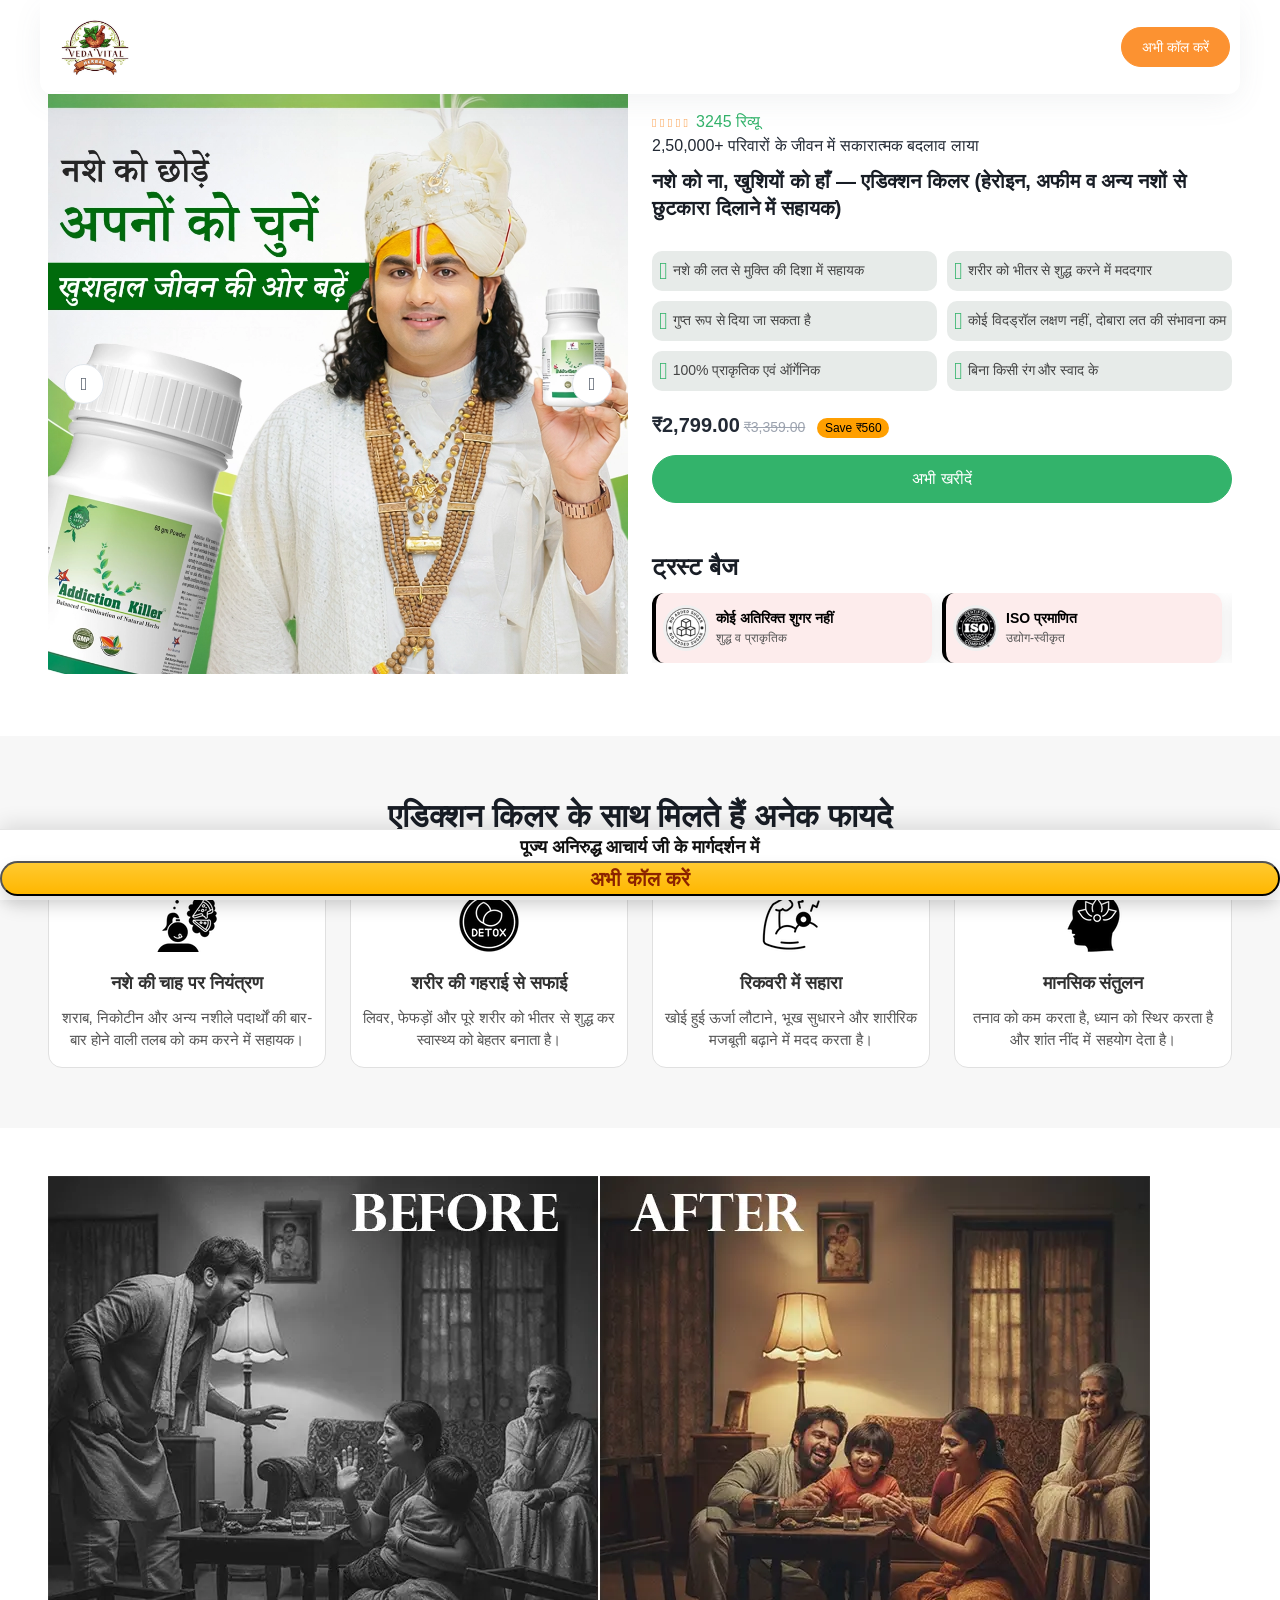
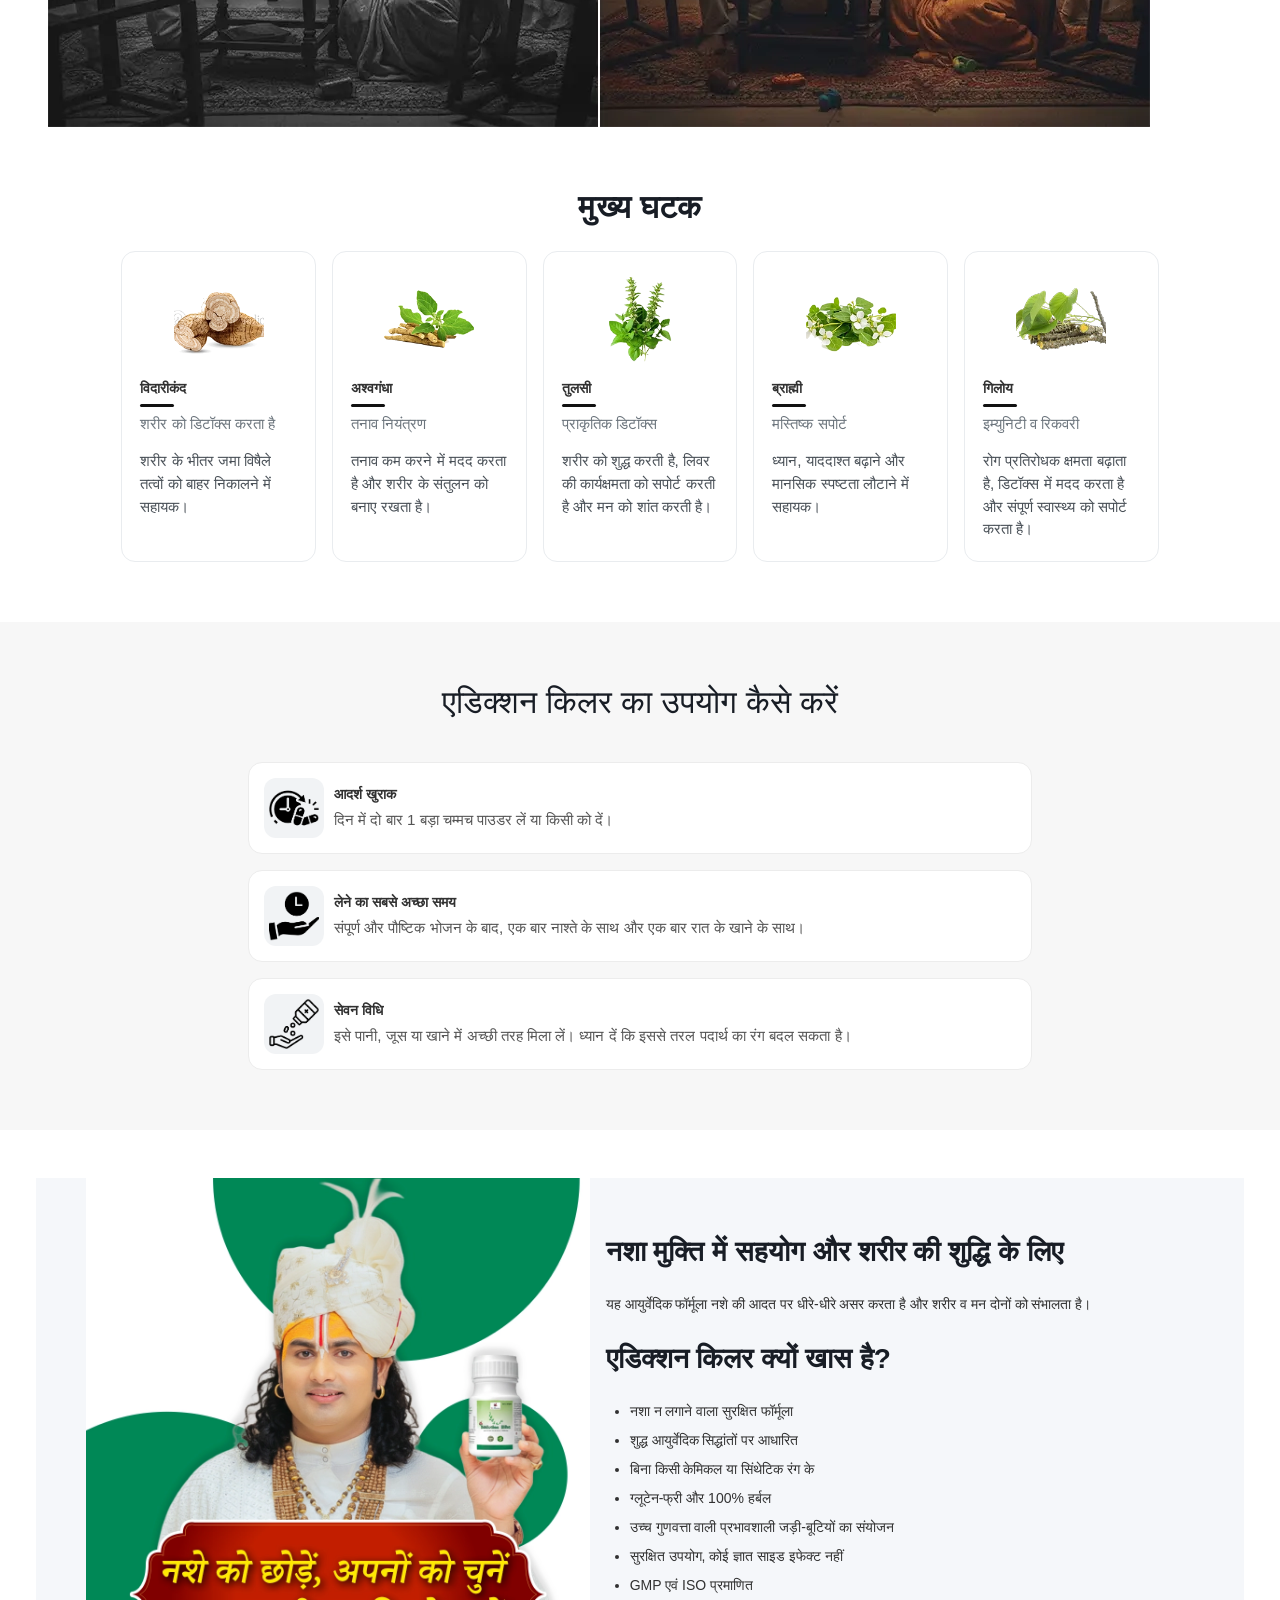
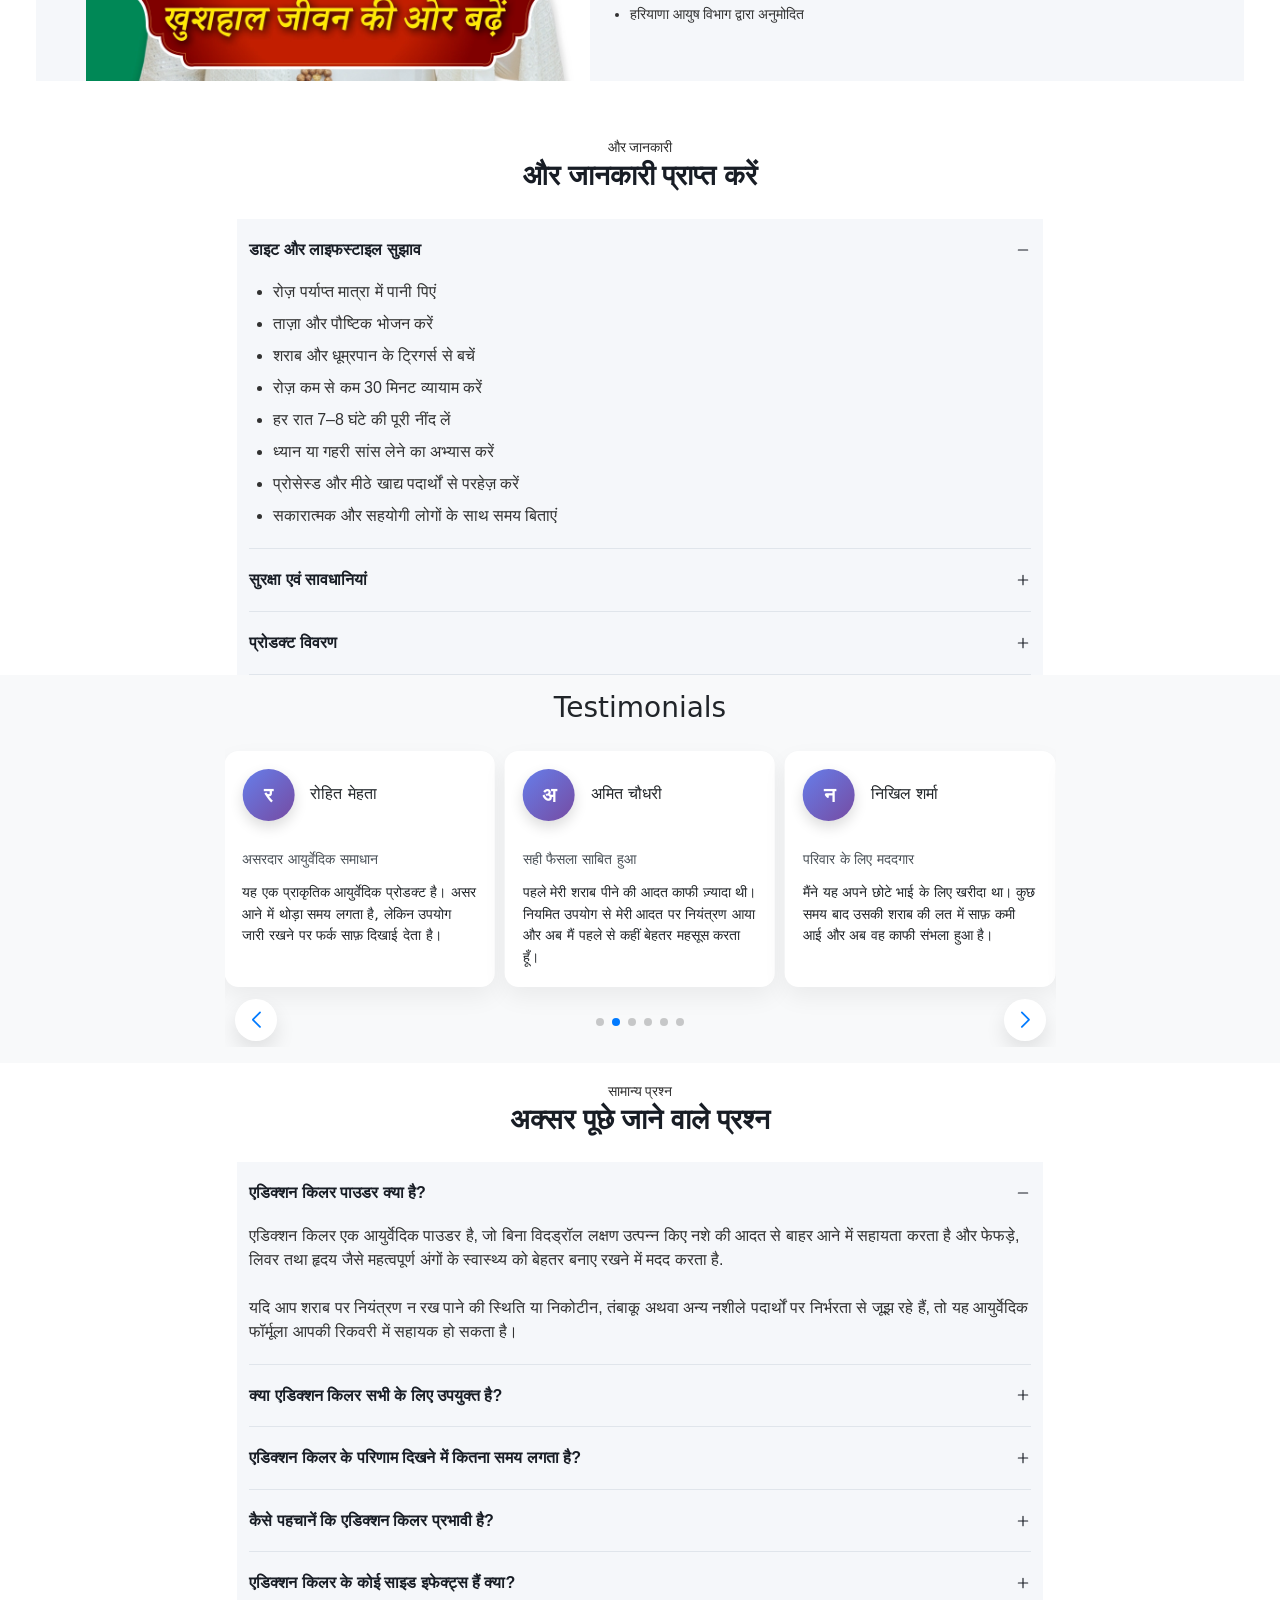
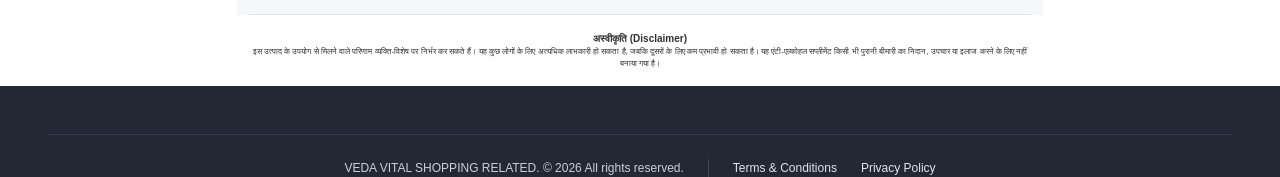
==== index.html @ bb14cbd9 "Remove Meta Pixel Code from index.html Removed Meta Pixel Code and associated scripts from the HTML " ====
<!DOCTYPE html><html lang="hi" data-bs-theme="light" data-pwa="true"><head>
    <meta charset="utf-8">
    <meta name="viewport" content="width=device-width, initial-scale=1, minimum-scale=1, maximum-scale=1, viewport-fit=cover">
    <title>एडिक्शन किलर | SK</title>
    <meta name="description" content="">
    <meta name="keywords" content="">
    <meta name="author" content="SK">
    <link rel="icon" type="image/png" href="favicon.jpg" sizes="32x32">
    <link rel="stylesheet" href="sk-icons.min.css">
    <link rel="stylesheet" href="swiper-bundle.min.css">
    <link rel="stylesheet" href="glightbox.min.css">
    <link rel="stylesheet" href="theme.min.css" id="theme-styles">

  
    <header class="navbar-sticky sticky-top container z-fixed px-2 is-stuck" data-sticky-element="">
      <div class="navbar navbar-expand-lg flex-nowrap bg-body rounded-pill shadow py-0">
        <a class="navbar-brand position-relative z-1 ms-0 me-1" href="https://www.healthskinrange.com/addictionkiller-hindi2/">
          <img class="logo" src="logo.jpg" alt="logo">
        </a>

        <nav class="offcanvas offcanvas-start" id="navbarNav" tabindex="-1" aria-labelledby="navbarNavLabel"></nav>

        <div class="d-flex gap-sm-1 position-relative z-1">
          <a href="tel:9910564302" class="btn btn-warning rounded-pill">अभी कॉल करें</a>
        </div>
      </div>
    </header>

    <main class="content-wrapper">
      <section class="container">
        <div class="row align-items-start">
          <div class="col-12 col-lg-6 sticky-md-top z-1" style="margin-top: -80px">
            <div style="padding-top: 80px">
              <div class="align-items-center">
                <div class="swiper w-100" data-swiper="{
                " loop":="" true,="" "navigation":="" {="" "prevel":="" ".btn-prev",="" "nextel":="" ".btn-next"="" },="" "thumbs":="" "swiper":="" "#thumbs"="" "pagination":="" "el":="" ".swiper-pagination",="" "clickable":="" true="" }="" }"="">
                  <div class="swiper-wrapper">
                    <div class="swiper-slide">
                      <a class="ratio ratio-1x1 d-block cursor-zoom-in" href="https://www.healthskinrange.com/addictionkiller-hindi2/assets/img/ak-slide-5.webp" data-glightbox="" data-gallery="product-gallery">
                        <img src="ak-slide-5.webp" alt="प्रोडक्ट इमेज 1">
                      </a>
                    </div>

                    <div class="swiper-slide">
                      <a class="ratio ratio-1x1 d-block cursor-zoom-in" href="https://www.healthskinrange.com/addictionkiller-hindi2/assets/img/ak-slide-1.webp" data-glightbox="" data-gallery="product-gallery">
                        <img src="ak-slide-1.webp" alt="प्रोडक्ट इमेज 2">
                      </a>
                    </div>

                    <div class="swiper-slide">
                      <a class="ratio ratio-1x1 d-block cursor-zoom-in" href="https://www.healthskinrange.com/addictionkiller-hindi2/assets/img/ak-slide-2.webp" data-glightbox="" data-gallery="product-gallery">
                        <img src="ak-slide-2.webp" alt="प्रोडक्ट इमेज 3">
                      </a>
                    </div>

                    <div class="swiper-slide">
                      <a class="ratio ratio-1x1 d-block cursor-zoom-in" href="https://www.healthskinrange.com/addictionkiller-hindi2/assets/img/ak-slide-3.webp" data-glightbox="" data-gallery="product-gallery">
                        <img src="ak-slide-3.webp" alt="प्रोडक्ट इमेज 4">
                      </a>
                    </div>

                    <div class="swiper-slide">
                      <a class="ratio ratio-1x1 d-block cursor-zoom-in" href="https://www.healthskinrange.com/addictionkiller-hindi2/assets/img/ak-slide-4.webp" data-glightbox="" data-gallery="product-gallery">
                        <img src="ak-slide-4.webp" alt="प्रोडक्ट इमेज 5">
                      </a>
                    </div>
                  </div>

                  <div class="position-absolute top-50 start-0 z-2 translate-middle-y ms-sm-2 ms-lg-3">
                    <button type="button" class="btn btn-prev btn-icon btn-outline-secondary bg-body rounded-circle animate-slide-start" aria-label="Prev">
                      <i class="sk-chevron-left fs-lg animate-target"></i>
                    </button>
                  </div>

                  <div class="position-absolute top-50 end-0 z-2 translate-middle-y me-sm-2 me-lg-3">
                    <button type="button" class="btn btn-next btn-icon btn-outline-secondary bg-body rounded-circle animate-slide-end" aria-label="Next">
                      <i class="sk-chevron-right fs-lg animate-target"></i>
                    </button>
                  </div>

                  <div class="swiper-pagination mb-n3 d-lg-none"></div>
                </div>

                <!-- Thumbnails -->
                <div 4="" 5="" 6="" class="swiper swiper-load swiper-thumbs pt-2 mt-1" id="thumbs" data-swiper="{
                " loop":="" true,="" "spacebetween":="" 15,="" "slidesperview":="" 3,="" "watchslidesprogress":="" "breakpoints":="" {="" "340":="" },="" "500":="" "600":="" "768":="" "992":="" "1200":="" }="" }"="">
                  <div class="swiper-wrapper">
                    <div class="swiper-slide swiper-thumb">
                      <div class="ratio ratio-1x1">
                        <img src="ak-slide-5.webp" class="swiper-thumb-img" alt="थंबनेल 1">
                      </div>
                    </div>

                    <div class="swiper-slide swiper-thumb">
                      <div class="ratio ratio-1x1">
                        <img src="ak-slide-1.webp" class="swiper-thumb-img" alt="थंबनेल 2">
                      </div>
                    </div>

                    <div class="swiper-slide swiper-thumb">
                      <div class="ratio ratio-1x1">
                        <img src="ak-slide-2.webp" class="swiper-thumb-img" alt="थंबनेल 3">
                      </div>
                    </div>

                    <div class="swiper-slide swiper-thumb">
                      <div class="ratio ratio-1x1">
                        <img src="ak-slide-3.webp" class="swiper-thumb-img" alt="थंबनेल 4">
                      </div>
                    </div>

                    <div class="swiper-slide swiper-thumb">
                      <div class="ratio ratio-1x1">
                        <img src="ak-slide-4.webp" class="swiper-thumb-img" alt="थंबनेल 5">
                      </div>
                    </div>
                  </div>
                </div>
                <!-- /Thumbnails -->
              </div>
            </div>
          </div>

          <div class="col-12 col-lg-6 mt-3 position-relative">
            <div class="product-detail-info">
              <a class="text-decoration-none" href="#reviews">
                <div class="d-flex align-items-baseline">
                  <small class="text-warning">
                    <i class="sk-star-filled"></i>
                    <i class="sk-star-filled"></i>
                    <i class="sk-star-filled"></i>
                    <i class="sk-star-filled"></i>
                    <i class="sk-star-half"></i>
                  </small>
                  <p class="m-0 p-0 text-success">
                    <span class="fs-6 ms-2">3245 रिव्यू</span>
                  </p>
                </div>

                <p class="fs-6">
                  <span class="benefits_span text-dark">
                    2,50,000+ परिवारों के जीवन में सकारात्मक बदलाव लाया
                  </span>
                </p>
              </a>

              <h1 class="h5 mb-4">
                नशे को ना, खुशियों को हाँ — एडिक्शन किलर (हेरोइन, अफीम व अन्य
                नशों से छुटकारा दिलाने में सहायक)
              </h1>

              <div class="top-benefits">
                <div class="benefits-wrapper">
                  <div class="item">
                    <i class="sk-check-circle text-success align-middle ms-1"></i>
                    नशे की लत से मुक्ति की दिशा में सहायक
                  </div>
                  <div class="item">
                    <i class="sk-check-circle text-success align-middle ms-1"></i>
                    शरीर को भीतर से शुद्ध करने में मददगार
                  </div>
                  <div class="item">
                    <i class="sk-check-circle text-success align-middle ms-1"></i>
                    गुप्त रूप से दिया जा सकता है
                  </div>
                  <div class="item">
                    <i class="sk-check-circle text-success align-middle ms-1"></i>
                    कोई विदड्रॉल लक्षण नहीं, दोबारा लत की संभावना कम
                  </div>
                  <div class="item">
                    <i class="sk-check-circle text-success align-middle ms-1"></i>
                    100% प्राकृतिक एवं ऑर्गेनिक
                  </div>
                  <div class="item">
                    <i class="sk-check-circle text-success align-middle ms-1"></i>
                    बिना किसी रंग और स्वाद के
                  </div>
                </div>
              </div>

              <div class="d-flex flex-wrap align-items-center my-3">
                <div class="">
                  <span class="fw-bold text-dark h5">₹2,799.00</span>
                  <span class="text-decoration-line-through text-muted fs-sm fw-normal text-body-tertiary">₹3,359.00</span>
                  <span><small class="ms-2 badge fs-6">Save ₹560</small></span>
                </div>
              </div>

              <div class="d-flex gap-3 mb-4">
                <a class="btn btn-lg btn-success rounded-pill w-100" href="checkout.html">अभी खरीदें</a>
              </div>

              <!-- Scrollable features -->
              <div class="mt-5">
                <h4 class="features-title mb-0">ट्रस्ट बैज</h4>
              </div>

              <div class="scroll-container">
                <div class="scroll-swiper swiper">
                  <div class="scroll-content swiper-wrapper">
                    <!-- Slide 1 -->
                    <div class="scroll-slide swiper-slide">
                      <div class="feature-card">
                        <div class="feature-icon">
                          <img src="GMP_Certified_60x60.webp" alt="GMP प्रमाणित" width="40" height="40">
                        </div>
                        <div class="feature-text">
                          <h4>GMP प्रमाणित</h4>
                          <p>गुणवत्ता मानक</p>
                        </div>
                      </div>
                    </div>

                    <!-- Slide 2 -->
                    <div class="scroll-slide swiper-slide">
                      <div class="feature-card">
                        <div class="feature-icon">
                          <img src="No_Added_Sugar_60x60.webp" alt="कोई अतिरिक्त शुगर नहीं" width="40" height="40">
                        </div>
                        <div class="feature-text">
                          <h4>कोई अतिरिक्त शुगर नहीं</h4>
                          <p>शुद्ध व प्राकृतिक</p>
                        </div>
                      </div>
                    </div>

                    <!-- Slide 3 -->
                    <div class="scroll-slide swiper-slide">
                      <div class="feature-card">
                        <div class="feature-icon">
                          <img src="ISO_Certified_60x60.avif" alt="ISO प्रमाणित" width="40" height="40">
                        </div>
                        <div class="feature-text">
                          <h4>ISO प्रमाणित</h4>
                          <p>उद्योग-स्वीकृत</p>
                        </div>
                      </div>
                    </div>

                    <!-- Slide 4 -->
                    <div class="scroll-slide swiper-slide">
                      <div class="feature-card">
                        <div class="feature-icon">
                          <img src="100_Ayurvedic_60x60.webp" alt="100% आयुर्वेदिक" width="40" height="40">
                        </div>
                        <div class="feature-text">
                          <h4>100% आयुर्वेदिक</h4>
                          <p>प्राकृतिक आयुर्वेदिक सिद्धांत</p>
                        </div>
                      </div>
                    </div>

                    <!-- Slide 5 -->
                    <div class="scroll-slide swiper-slide">
                      <div class="feature-card">
                        <div class="feature-icon">
                          <img src="Clinically_Proven_60x60.webp" alt="क्लिनिकली प्रूवन" width="40" height="40">
                        </div>
                        <div class="feature-text">
                          <h4>क्लिनिकली प्रूवन</h4>
                          <p>वैज्ञानिक प्रमाण</p>
                        </div>
                      </div>
                    </div>

                    <!-- Slide 6 -->
                    <div class="scroll-slide swiper-slide">
                      <div class="feature-card">
                        <div class="feature-icon">
                          <img src="Gluten_Free_60x60.webp" alt="ग्लूटेन फ्री" width="40" height="40">
                        </div>
                        <div class="feature-text">
                          <h4>ग्लूटेन फ्री</h4>
                          <p>सभी डाइट के लिए उपयुक्त</p>
                        </div>
                      </div>
                    </div>
                  </div>
                </div>
              </div>
              <!-- /scroll -->
            </div>
          </div>
        </div>
      </section>

      <section class="benefits-section my-5">
        <div class="container">
          <h2 class="benefits-title text-center">
            एडिक्शन किलर के साथ मिलते हैं अनेक फायदे
          </h2>

          <!-- Responsive grid -->
          <div class="row g-4 row-cols-1 row-cols-sm-2 row-cols-lg-4">
            <!-- Card 1 -->
            <div class="col-6 col-lg-3">
              <div class="benefit-card">
                <img src="Reduces_Addictive_Cravings.webp" alt="नशे की चाह पर नियंत्रण" class="benefit-icon">
                <div class="benefit-title">नशे की चाह पर नियंत्रण</div>
                <p class="benefit-desc">
                  शराब, निकोटीन और अन्य नशीले पदार्थों की बार-बार होने वाली तलब
                  को कम करने में सहायक।
                </p>
              </div>
            </div>

            <!-- Card 2 -->
            <div class="col-6 col-lg-3">
              <div class="benefit-card">
                <img src="Detox_Support.webp" alt="शरीर की गहराई से सफाई" class="benefit-icon">
                <div class="benefit-title">शरीर की गहराई से सफाई</div>
                <p class="benefit-desc">
                  लिवर, फेफड़ों और पूरे शरीर को भीतर से शुद्ध कर स्वास्थ्य को
                  बेहतर बनाता है।
                </p>
              </div>
            </div>

            <!-- Card 3 -->
            <div class="col-6 col-lg-3">
              <div class="benefit-card">
                <img src="Boosts_Recovery.webp" alt="रिकवरी में सहारा" class="benefit-icon">
                <div class="benefit-title">रिकवरी में सहारा</div>
                <p class="benefit-desc">
                  खोई हुई ऊर्जा लौटाने, भूख सुधारने और शारीरिक मजबूती बढ़ाने में
                  मदद करता है।
                </p>
              </div>
            </div>

            <!-- Card 4 -->
            <div class="col-6 col-lg-3">
              <div class="benefit-card">
                <img src="Calms_Mind.webp" alt="मानसिक संतुलन" class="benefit-icon">
                <div class="benefit-title">मानसिक संतुलन</div>
                <p class="benefit-desc">
                  तनाव को कम करता है, ध्यान को स्थिर करता है और शांत नींद में
                  सहयोग देता है।
                </p>
              </div>
            </div>
          </div>
        </div>
      </section>

  
  
        <section class="">
            <div class="container"> 
                <img src="before-after.webp" alt="Before and After">
            </div>
        </section>
  

      <section class="ingredients-section">
        <div class="container-fluid">
          <h2 class="ingredients-title text-center mb-4">मुख्य घटक</h2>

          <div class="row g-3 justify-content-center">
            <!-- Card 1 -->
            <div class="col-6 col-lg-2">
              <div class="ingredient-card">
                <img class="ingredient-img" src="Vidarikand.avif" alt="विदारीकंद">
                <div class="ingredient-name">विदारीकंद</div>
                <div class="ingredient-tagline">शरीर को डिटॉक्स करता है</div>
                <p class="ingredient-desc">
                  शरीर के भीतर जमा विषैले तत्वों को बाहर निकालने में सहायक।
                </p>
              </div>
            </div>

            <!-- Card 2 -->
            <div class="col-6 col-lg-2">
              <div class="ingredient-card">
                <img class="ingredient-img" src="Ashwagandha.webp" alt="अश्वगंधा">
                <div class="ingredient-name">अश्वगंधा</div>
                <div class="ingredient-tagline">तनाव नियंत्रण</div>
                <p class="ingredient-desc">
                  तनाव कम करने में मदद करता है और शरीर के संतुलन को बनाए रखता
                  है।
                </p>
              </div>
            </div>

            <!-- Card 3 -->
            <div class="col-6 col-lg-2">
              <div class="ingredient-card">
                <img class="ingredient-img" src="tulsi.webp" alt="तुलसी">
                <div class="ingredient-name">तुलसी</div>
                <div class="ingredient-tagline">प्राकृतिक डिटॉक्स</div>
                <p class="ingredient-desc">
                  शरीर को शुद्ध करती है, लिवर की कार्यक्षमता को सपोर्ट करती है
                  और मन को शांत करती है।
                </p>
              </div>
            </div>

            <!-- Card 4 -->
            <div class="col-6 col-lg-2">
              <div class="ingredient-card">
                <img class="ingredient-img" src="Brahmi.webp" alt="ब्राह्मी">
                <div class="ingredient-name">ब्राह्मी</div>
                <div class="ingredient-tagline">मस्तिष्क सपोर्ट</div>
                <p class="ingredient-desc">
                  ध्यान, याददाश्त बढ़ाने और मानसिक स्पष्टता लौटाने में सहायक।
                </p>
              </div>
            </div>

            <!-- Card 5 -->
            <div class="col-6 col-lg-2 d-none d-lg-block">
              <div class="ingredient-card">
                <img class="ingredient-img" src="Giloy.webp" alt="गिलोय">
                <div class="ingredient-name">गिलोय</div>
                <div class="ingredient-tagline">इम्युनिटी व रिकवरी</div>
                <p class="ingredient-desc">
                  रोग प्रतिरोधक क्षमता बढ़ाता है, डिटॉक्स में मदद करता है और
                  संपूर्ण स्वास्थ्य को सपोर्ट करता है।
                </p>
              </div>
            </div>
          </div>
        </div>
      </section>

      <section class="how-to-use">
        <div class="container">
          <h2 class="how-title text-center">एडिक्शन किलर का उपयोग कैसे करें</h2>

          <div class="row g-3 justify-content-center">
            <!-- Item 1 -->
            <div class="col-12 col-md-8">
              <div class="use-card">
                <div class="use-icon">
                  <img src="The_Ideal_Dosage.webp" alt="आदर्श खुराक">
                </div>
                <div>
                  <div class="use-title">आदर्श खुराक</div>
                  <p class="use-desc">
                    दिन में दो बार 1 बड़ा चम्मच पाउडर लें या किसी को दें।
                  </p>
                </div>
              </div>
            </div>

            <!-- Item 2 -->
            <div class="col-12 col-md-8">
              <div class="use-card">
                <div class="use-icon">
                  <img src="Best_Time_to_Take.webp" alt="लेने का सबसे अच्छा समय">
                </div>
                <div>
                  <div class="use-title">लेने का सबसे अच्छा समय</div>
                  <p class="use-desc">
                    संपूर्ण और पौष्टिक भोजन के बाद, एक बार नाश्ते के साथ और एक
                    बार रात के खाने के साथ।
                  </p>
                </div>
              </div>
            </div>

            <!-- Item 3 -->
            <div class="col-12 col-md-8">
              <div class="use-card">
                <div class="use-icon">
                  <img src="How_to_Take.webp" alt="सेवन विधि">
                </div>
                <div>
                  <div class="use-title">सेवन विधि</div>
                  <p class="use-desc">
                    इसे पानी, जूस या खाने में अच्छी तरह मिला लें। ध्यान दें कि
                    इससे तरल पदार्थ का रंग बदल सकता है।
                  </p>
                </div>
              </div>
            </div>
          </div>
        </div>
      </section>

      <section class="container py-5">
        <div class="row mb-2 bg-body-tertiary justify-content-center align-items-center">
          <div class="col-md-5 mb-lg-0 p-0">
            <div class="position-relative h-75 rounded-1">
              <img src="ak-5-1.webp" class="top-0 start-0 w-100" alt="एडिक्शन किलर">
            </div>
          </div>

          <div class="col-md-6 p-0">
            <div class="h-75 rounded-1 p-2 p-xl-3">
              <div class="">
                <h3 class="mb-lg-4 pt-lg-3">
                  नशा मुक्ति में सहयोग और शरीर की शुद्धि के लिए
                </h3>
                <p>
                  यह आयुर्वेदिक फॉर्मूला नशे की आदत पर धीरे-धीरे असर करता है और
                  शरीर व मन दोनों को संभालता है।
                </p>

                <h3 class="mb-lg-4 pt-lg-3">एडिक्शन किलर क्यों खास है?</h3>
                <ul>
                  <li>नशा न लगाने वाला सुरक्षित फॉर्मूला</li>
                  <li>शुद्ध आयुर्वेदिक सिद्धांतों पर आधारित</li>
                  <li>बिना किसी केमिकल या सिंथेटिक रंग के</li>
                  <li>ग्लूटेन-फ्री और 100% हर्बल</li>
                  <li>उच्च गुणवत्ता वाली प्रभावशाली जड़ी-बूटियों का संयोजन</li>
                  <li>सुरक्षित उपयोग, कोई ज्ञात साइड इफेक्ट नहीं</li>
                  <li>GMP एवं ISO प्रमाणित</li>
                  <li>हरियाणा आयुष विभाग द्वारा अनुमोदित</li>
                </ul>
              </div>
            </div>
          </div>
        </div>
      </section>

      <section class="container">
        <div class="row justify-content-center pb-4">
          <div class="col-lg-8">
            <div class="text-center">
              <p class="p-0 m-0">और जानकारी</p>
              <h2 class="h3 mb-0">और जानकारी प्राप्त करें</h2>
            </div>
          </div>
        </div>

        <div class="row justify-content-center">
          <div class="col-md-8 mb-xxl-3 bg-body-tertiary">
            <div class="accordion accordion-alt-icon" id="productAccordionMoreinfo">
              <div class="accordion-item">
                <h3 class="accordion-header" id="headingProductInfo0">
                  <button type="button" class="m-0 accordion-button animate-underline h5" data-bs-toggle="collapse" data-bs-target="#productInfo0" aria-expanded="true" aria-controls="productInfo0">
                    <span class="animate-target me-2">डाइट और लाइफस्टाइल सुझाव</span>
                  </button>
                </h3>

                <div class="accordion-collapse collapse show" id="productInfo0" aria-labelledby="headingProductInfo0" data-bs-parent="#productAccordionMoreinfo">
                  <div class="accordion-body fs-base">
                    <ul class="m-0">
                      <li>रोज़ पर्याप्त मात्रा में पानी पिएं</li>
                      <li>ताज़ा और पौष्टिक भोजन करें</li>
                      <li>शराब और धूम्रपान के ट्रिगर्स से बचें</li>
                      <li>रोज़ कम से कम 30 मिनट व्यायाम करें</li>
                      <li>हर रात 7–8 घंटे की पूरी नींद लें</li>
                      <li>ध्यान या गहरी सांस लेने का अभ्यास करें</li>
                      <li>प्रोसेस्ड और मीठे खाद्य पदार्थों से परहेज़ करें</li>
                      <li>सकारात्मक और सहयोगी लोगों के साथ समय बिताएं</li>
                    </ul>
                  </div>
                </div>
              </div>

              <div class="accordion-item">
                <h3 class="accordion-header" id="headingProductInfo1">
                  <button type="button" class="m-0 accordion-button animate-underline h5 collapsed" data-bs-toggle="collapse" data-bs-target="#productInfo1" aria-expanded="false" aria-controls="productInfo1">
                    <span class="animate-target me-2">सुरक्षा एवं सावधानियां</span>
                  </button>
                </h3>

                <div class="accordion-collapse collapse" id="productInfo1" aria-labelledby="headingProductInfo1" data-bs-parent="#productAccordionMoreinfo">
                  <div class="accordion-body fs-base">
                    <ul class="m-0">
                      <li>
                        निर्धारित मात्रा और निर्देशों के अनुसार ही सेवन करें
                      </li>
                      <li>बच्चों की पहुंच से दूर, सुरक्षित स्थान पर रखें</li>
                      <li>
                        यदि आप पहले से कोई अन्य दवा ले रहे हैं तो डॉक्टर से सलाह
                        लें
                      </li>
                      <li>
                        गर्भवती और स्तनपान कराने वाली महिलाओं के लिए उपयुक्त
                        नहीं
                      </li>
                      <li>ढक्कन खोलने के 1 महीने के भीतर उपयोग करें</li>
                      <li>
                        संतुलित आहार लेना और नियमित व्यायाम करना आवश्यक है
                      </li>
                    </ul>
                  </div>
                </div>
              </div>

              <div class="accordion-item">
                <h3 class="accordion-header" id="headingProductInfo2">
                  <button type="button" class="m-0 accordion-button animate-underline h5 collapsed" data-bs-toggle="collapse" data-bs-target="#productInfo2" aria-expanded="false" aria-controls="productInfo2">
                    <span class="animate-target me-2">प्रोडक्ट विवरण</span>
                  </button>
                </h3>

                <div class="accordion-collapse collapse" id="productInfo2" aria-labelledby="headingProductInfo2" data-bs-parent="#productAccordionMoreinfo">
                  <div class="accordion-body fs-base">
                    <table class="skinrange1-table">
                      <tbody>
                        <tr>
                          <th>प्रोडक्ट नाम:</th>
                          <td>एडिक्शन किलर पाउडर</td>
                        </tr>
                        <tr>
                          <th>ब्रांड:</th>
                          <td>SK</td>
                        </tr>
                        <tr>
                          <th>कैटेगरी:</th>
                          <td>नशा मुक्ति</td>
                        </tr>
                        <tr>
                          <th>प्रोडक्ट फॉर्म:</th>
                          <td>पाउडर</td>
                        </tr>
                        <tr>
                          <th>कोर्स अवधि:</th>
                          <td>
                            1 महीना (बेहतर परिणाम के लिए 3 महीने का कोर्स सुझाया
                            गया है)
                          </td>
                        </tr>
                        <tr>
                          <th>किसके लिए उपयुक्त:</th>
                          <td>
                            शराब या अन्य नशीले पदार्थों की लत से जूझ रहे वयस्क
                          </td>
                        </tr>
                        <tr>
                          <th>एक्सपायरी:</th>
                          <td>निर्माण तिथि से 3 वर्ष</td>
                        </tr>
                        <tr>
                          <th>निर्माता:</th>
                          <td>Captain Biotech</td>
                        </tr>
                        <tr>
                          <th>निर्माण पता:</th>
                          <td>27/12/2, M.I.E., बहादुरगढ़ – 124507 (हरियाणा)</td>
                        </tr>
                        <tr>
                          <th>उत्पत्ति देश:</th>
                          <td>भारत</td>
                        </tr>
                        <tr>
                          <th>डिस्क्लेमर:</th>
                          <td>
                            इस उत्पाद के उपयोग से मिलने वाले परिणाम
                            व्यक्ति-विशेष पर निर्भर करते हैं। यह सप्लीमेंट कुछ
                            लोगों के लिए अत्यधिक लाभकारी हो सकता है, जबकि कुछ के
                            लिए कम प्रभावी भी हो सकता है। यह किसी भी गंभीर या
                            पुरानी बीमारी का निदान, उपचार या रोकथाम करने के
                            उद्देश्य से नहीं बनाया गया है।
                          </td>
                        </tr>
                      </tbody>
                    </table>
                  </div>
                </div>
              </div>
              <!-- /accordion -->
            </div>
          </div>
        </div>
      </section>


    <iframe src="reviews.html" title="Testimonials" style="width:100%; min-height: 400px; border:0; overflow:hidden;" loading="lazy"></iframe>


      <section class="container">
        <div class="row justify-content-center pb-4">
          <div class="col-lg-8">
            <div class="text-center">
              <p class="p-0 m-0">सामान्य प्रश्न</p>
              <h2 class="h3 mb-0">अक्सर पूछे जाने वाले प्रश्न</h2>
            </div>
          </div>
        </div>

        <div class="row justify-content-center">
          <div class="col-md-8 mb-xxl-3 bg-body-tertiary">
            <div class="accordion accordion-alt-icon" id="productAccordionFaq">
              <!-- FAQ 1 -->
              <div class="accordion-item">
                <h3 class="accordion-header" id="faqHeading0">
                  <button type="button" class="m-0 accordion-button animate-underline h5" data-bs-toggle="collapse" data-bs-target="#faqItem0" aria-expanded="true" aria-controls="faqItem0">
                    <span class="animate-target me-2">एडिक्शन किलर पाउडर क्या है?</span>
                  </button>
                </h3>

                <div class="accordion-collapse collapse show" id="faqItem0" aria-labelledby="faqHeading0" data-bs-parent="#productAccordionFaq">
                  <div class="accordion-body fs-base">
                    एडिक्शन किलर एक आयुर्वेदिक पाउडर है, जो बिना विदड्रॉल लक्षण
                    उत्पन्न किए नशे की आदत से बाहर आने में सहायता करता है और
                    फेफड़े, लिवर तथा हृदय जैसे महत्वपूर्ण अंगों के स्वास्थ्य को
                    बेहतर बनाए रखने में मदद करता है.
                    <br><br>
                    यदि आप शराब पर नियंत्रण न रख पाने की स्थिति या निकोटीन,
                    तंबाकू अथवा अन्य नशीले पदार्थों पर निर्भरता से जूझ रहे हैं,
                    तो यह आयुर्वेदिक फॉर्मूला आपकी रिकवरी में सहायक हो सकता है।
                  </div>
                </div>
              </div>

              <!-- FAQ 2 -->
              <div class="accordion-item">
                <h3 class="accordion-header" id="faqHeading1">
                  <button type="button" class="m-0 accordion-button animate-underline h5 collapsed" data-bs-toggle="collapse" data-bs-target="#faqItem1" aria-expanded="false" aria-controls="faqItem1">
                    <span class="animate-target me-2">क्या एडिक्शन किलर सभी के लिए उपयुक्त है?</span>
                  </button>
                </h3>

                <div class="accordion-collapse collapse" id="faqItem1" aria-labelledby="faqHeading1" data-bs-parent="#productAccordionFaq">
                  <div class="accordion-body fs-base">
                    एडिक्शन किलर अधिकांश वयस्कों के लिए उपयुक्त है। यदि आप पहले
                    से कोई अन्य दवाइयाँ ले रहे हैं, या गर्भवती हैं अथवा स्तनपान
                    करा रही हैं, तो उपयोग से पहले डॉक्टर से परामर्श लेना आवश्यक
                    है।
                  </div>
                </div>
              </div>

              <!-- FAQ 3 -->
              <div class="accordion-item">
                <h3 class="accordion-header" id="faqHeading2">
                  <button type="button" class="m-0 accordion-button animate-underline h5 collapsed" data-bs-toggle="collapse" data-bs-target="#faqItem2" aria-expanded="false" aria-controls="faqItem2">
                    <span class="animate-target me-2">एडिक्शन किलर के परिणाम दिखने में कितना समय लगता है?</span>
                  </button>
                </h3>

                <div class="accordion-collapse collapse" id="faqItem2" aria-labelledby="faqHeading2" data-bs-parent="#productAccordionFaq">
                  <div class="accordion-body fs-base">
                    नियमित उपयोग करने पर 1 महीने के भीतर नशे की तलब में कमी
                    महसूस हो सकती है। हालांकि, बेहतर और स्थायी परिणामों के लिए
                    एडिक्शन किलर का कम से कम 3 महीने तक उपयोग करने की सलाह दी
                    जाती है।
                  </div>
                </div>
              </div>

              <!-- FAQ 4 -->
              <div class="accordion-item">
                <h3 class="accordion-header" id="faqHeading3">
                  <button type="button" class="m-0 accordion-button animate-underline h5 collapsed" data-bs-toggle="collapse" data-bs-target="#faqItem3" aria-expanded="false" aria-controls="faqItem3">
                    <span class="animate-target me-2">कैसे पहचानें कि एडिक्शन किलर प्रभावी है?</span>
                  </button>
                </h3>

                <div class="accordion-collapse collapse" id="faqItem3" aria-labelledby="faqHeading3" data-bs-parent="#productAccordionFaq">
                  <div class="accordion-body fs-base">
                    यदि एडिक्शन किलर काम कर रहा है, तो इनमें से कुछ परिवर्तन
                    महसूस हो सकते हैं:
                    <ul class="mb-0">
                      <li>नशे की चाह में कमी</li>
                      <li>मनोदशा में सुधार</li>
                      <li>ध्यान और एकाग्रता में बढ़ोतरी</li>
                      <li>शारीरिक स्वास्थ्य में बेहतर महसूस होना</li>
                      <li>
                        अच्छे परिणाम पाने के लिए इसका नियमित और लगातार उपयोग
                        आवश्यक है।
                      </li>
                    </ul>
                  </div>
                </div>
              </div>

              <!-- FAQ 5 -->
              <div class="accordion-item">
                <h3 class="accordion-header" id="faqHeading4">
                  <button type="button" class="m-0 accordion-button animate-underline h5 collapsed" data-bs-toggle="collapse" data-bs-target="#faqItem4" aria-expanded="false" aria-controls="faqItem4">
                    <span class="animate-target me-2">एडिक्शन किलर के कोई साइड इफेक्ट्स हैं क्या?</span>
                  </button>
                </h3>

                <div class="accordion-collapse collapse" id="faqItem4" aria-labelledby="faqHeading4" data-bs-parent="#productAccordionFaq">
                  <div class="accordion-body fs-base">
                    एडिक्शन किलर 100% प्राकृतिक जड़ी-बूटियों से बना है और इसमें
                    कोई रसायन नहीं है। सामान्यत: यह सुरक्षित माना जाता है, लेकिन
                    व्यक्तिगत प्रतिक्रियाएँ भिन्न हो सकती हैं। उपयोग करने से
                    पहले स्वास्थ्य विशेषज्ञ से परामर्श लेना उचित है।
                  </div>
                </div>
              </div>
            </div>
          </div>
        </div>
      </section>

      <section class="container py-3">
        <div class="row justify-content-center">
          <div class="col-lg-8">
            <div style="text-align: center; font-size: 10px">
              <strong>अस्वीकृति (Disclaimer)</strong>
            </div>
            <div style="font-size: 8px; text-align: center" class="disclaimer-text">
              इस उत्पाद के उपयोग से मिलने वाले परिणाम व्यक्ति-विशेष पर निर्भर कर
              सकते हैं। यह कुछ लोगों के लिए अत्यधिक लाभकारी हो सकता है, जबकि
              दूसरों के लिए कम प्रभावी हो सकता है। यह एंटी-एल्कोहल सप्लीमेंट
              किसी भी पुरानी बीमारी का निदान, उपचार या इलाज करने के लिए नहीं
              बनाया गया है।
            </div>
          </div>
        </div>
      </section>
    </main>

    <div class="fixed-callbar d-flex1 flex-column py-1">
        <div class="fixed-callbar-title fw-bold">
          पूज्य अनिरुद्ध आचार्य जी के मार्गदर्शन में
        </div>
        <a href="tel:9910564302"><button class="cta-btn-fixed grad-gold">
        अभी कॉल करें
      </button></a>
    </div>
    

    <footer class="footer position-relative bg-dark pt-5">
      <div class="container position-relative z-1" data-bs-theme="dark">
        <div class=" align-items-center border-top pt-4 mt-0">
          <div class="d-md-flex justify-content-center order-lg-1">
            <ul class="nav justify-content-center gap-4 order-md-3 mb-4 mb-md-0">
              <li class="animate-underline">
                <a class="nav-link fs-xs fw-normal p-0 animate-target" href="https://www.healthskinrange.com/addictionkiller-hindi2/terms-and-conditions" target="_blank">Terms & Conditions</a>
              </li>
              <li class="animate-underline">
                <a class="nav-link fs-xs fw-normal p-0 animate-target" href="https://www.healthskinrange.com/addictionkiller-hindi2/privacy-policy" target="_blank">Privacy Policy</a>
              </li>
            </ul>
            <div class="vr text-body-secondary opacity-25 mx-4 d-none d-md-inline-block order-md-2"></div>
            <p class="text-body fs-xs text-center text-lg-start mb-0 order-md-1">
                VEDA VITAL SHOPPING RELATED. © 2026 All rights reserved.
            </p>
          </div>
        </div>
      </div>
    </footer>

    <div class="floating-buttons position-fixed top-50 end-0 z-sticky me-3 me-xl-4 pb-4">
      <a class="btn-scroll-top btn btn-sm bg-body border-0 rounded-pill shadow animate-slide-end" href="#top">
        ऊपर जाएँ
        <i class="sk-arrow-right fs-base ms-1 me-n1 animate-target"></i>
        <span class="position-absolute top-0 start-0 w-100 h-100 border rounded-pill z-0"></span>
        <svg class="position-absolute top-0 start-0 w-100 h-100 z-1" viewBox="0 0 62 32" fill="none" xmlns="http://www.w3.org/2000/svg">
          <rect x=".75" y=".75" width="60.5" height="30.5" rx="15.25" stroke="currentColor" stroke-width="1.5" stroke-miterlimit="10"></rect>
        </svg>
      </a>
    </div>

   


    <script src="jquery.min.js"></script>
    <script src="swiper-bundle.min.js"></script>
    <script src="glightbox.min.js"></script>
    <script src="theme.min.js"></script>

    <script>
      const scrollSwiper = new Swiper(".scroll-swiper", {
        slidesPerView: "auto",
        spaceBetween: 10,
        loop: true,
        speed: 6000, // higher = slower movement (smooth)
        allowTouchMove: true,
        autoplay: {
          delay: 0, // continuous
          disableOnInteraction: false,
        },
      });
    </script>
  

</body></html>
---- sk-icons.min.css ----
@font-face{font-display:block;font-family:sk-icons;src:url(../fonts/sk-icons.woff2) format("woff2")}[class*=" sk-"]:before,[class^=sk-]:before{font-family:sk-icons!important;font-style:normal;font-variant:normal;font-weight:400!important;line-height:1;text-transform:none;-webkit-font-smoothing:antialiased;-moz-osx-font-smoothing:grayscale}.sk-activity:before{content:"\f101"}.sk-airbnb:before{content:"\f102"}.sk-airplay:before{content:"\f103"}.sk-alert-circle:before{content:"\f104"}.sk-alert-octagon:before{content:"\f105"}.sk-alert-triangle:before{content:"\f106"}.sk-align-center:before{content:"\f107"}.sk-align-justify:before{content:"\f108"}.sk-align-left:before{content:"\f109"}.sk-align-right:before{content:"\f10a"}.sk-anchor:before{content:"\f10b"}.sk-aperture:before{content:"\f10c"}.sk-apple:before{content:"\f10d"}.sk-archive:before{content:"\f10e"}.sk-arrow-down-circle:before{content:"\f10f"}.sk-arrow-down-left:before{content:"\f110"}.sk-arrow-down-right:before{content:"\f111"}.sk-arrow-down:before{content:"\f112"}.sk-arrow-left-circle:before{content:"\f113"}.sk-arrow-left:before{content:"\f114"}.sk-arrow-right-circle:before{content:"\f115"}.sk-arrow-right:before{content:"\f116"}.sk-arrow-up-circle:before{content:"\f117"}.sk-arrow-up-left:before{content:"\f118"}.sk-arrow-up-right:before{content:"\f119"}.sk-arrow-up:before{content:"\f11a"}.sk-at-sign:before{content:"\f11b"}.sk-auto:before{content:"\f11c"}.sk-avocado:before{content:"\f11d"}.sk-award:before{content:"\f11e"}.sk-banned:before{content:"\f11f"}.sk-bar-chart-2:before{content:"\f120"}.sk-bar-chart:before{content:"\f121"}.sk-battery-2:before{content:"\f122"}.sk-battery-charging:before{content:"\f123"}.sk-battery:before{content:"\f124"}.sk-behance:before{content:"\f125"}.sk-bell-off:before{content:"\f126"}.sk-bell:before{content:"\f127"}.sk-blogger:before{content:"\f128"}.sk-bluetooth:before{content:"\f129"}.sk-bold:before{content:"\f12a"}.sk-book-open:before{content:"\f12b"}.sk-book:before{content:"\f12c"}.sk-bookmark:before{content:"\f12d"}.sk-box:before{content:"\f12e"}.sk-briefcase:before{content:"\f12f"}.sk-broccoli:before{content:"\f130"}.sk-bullet:before{content:"\f131"}.sk-calendar:before{content:"\f132"}.sk-camera-2:before{content:"\f133"}.sk-camera-off:before{content:"\f134"}.sk-camera:before{content:"\f135"}.sk-cast:before{content:"\f136"}.sk-chat:before{content:"\f137"}.sk-check-circle:before{content:"\f138"}.sk-check-search:before{content:"\f139"}.sk-check-shield:before{content:"\f13a"}.sk-check-square:before{content:"\f13b"}.sk-check:before{content:"\f13c"}.sk-chevron-down:before{content:"\f13d"}.sk-chevron-left:before{content:"\f13e"}.sk-chevron-right:before{content:"\f13f"}.sk-chevron-up:before{content:"\f140"}.sk-chevrons-down:before{content:"\f141"}.sk-chevrons-left:before{content:"\f142"}.sk-chevrons-right:before{content:"\f143"}.sk-chevrons-up:before{content:"\f144"}.sk-click:before{content:"\f145"}.sk-clipboard:before{content:"\f146"}.sk-clock:before{content:"\f147"}.sk-close-circle:before{content:"\f148"}.sk-close-octagon:before{content:"\f149"}.sk-close-square:before{content:"\f14a"}.sk-close:before{content:"\f14b"}.sk-cloud-drizzle:before{content:"\f14c"}.sk-cloud-lightning:before{content:"\f14d"}.sk-cloud-off:before{content:"\f14e"}.sk-cloud-rain:before{content:"\f14f"}.sk-cloud-snow:before{content:"\f150"}.sk-cloud:before{content:"\f151"}.sk-code:before{content:"\f152"}.sk-codepen:before{content:"\f153"}.sk-coffee:before{content:"\f154"}.sk-columns:before{content:"\f155"}.sk-command:before{content:"\f156"}.sk-compass:before{content:"\f157"}.sk-computer:before{content:"\f158"}.sk-copy:before{content:"\f159"}.sk-corner-down-left:before{content:"\f15a"}.sk-corner-down-right:before{content:"\f15b"}.sk-corner-left-down:before{content:"\f15c"}.sk-corner-left-up:before{content:"\f15d"}.sk-corner-right-down:before{content:"\f15e"}.sk-corner-right-up:before{content:"\f15f"}.sk-corner-up-left:before{content:"\f160"}.sk-corner-up-right:before{content:"\f161"}.sk-credit-card:before{content:"\f162"}.sk-crop:before{content:"\f163"}.sk-crosshair:before{content:"\f164"}.sk-database:before{content:"\f165"}.sk-delete:before{content:"\f166"}.sk-delivery-2:before{content:"\f167"}.sk-delivery:before{content:"\f168"}.sk-disc:before{content:"\f169"}.sk-discord:before{content:"\f16a"}.sk-disqus:before{content:"\f16b"}.sk-divide:before{content:"\f16c"}.sk-dollar-sign:before{content:"\f16d"}.sk-download-cloud:before{content:"\f16e"}.sk-download:before{content:"\f16f"}.sk-dribbble:before{content:"\f170"}.sk-dropbox:before{content:"\f171"}.sk-droplet:before{content:"\f172"}.sk-edit-2:before{content:"\f173"}.sk-edit-3:before{content:"\f174"}.sk-edit:before{content:"\f175"}.sk-envato:before{content:"\f176"}.sk-evernote:before{content:"\f177"}.sk-external-link:before{content:"\f178"}.sk-eye-off:before{content:"\f179"}.sk-eye:before{content:"\f17a"}.sk-facebook:before{content:"\f17b"}.sk-fast-forward:before{content:"\f17c"}.sk-feather:before{content:"\f17d"}.sk-file-minus:before{content:"\f17e"}.sk-file-plus:before{content:"\f17f"}.sk-file-text:before{content:"\f180"}.sk-file:before{content:"\f181"}.sk-film:before{content:"\f182"}.sk-filter:before{content:"\f183"}.sk-flag:before{content:"\f184"}.sk-flickr:before{content:"\f185"}.sk-folder-minus:before{content:"\f186"}.sk-folder-plus:before{content:"\f187"}.sk-folder:before{content:"\f188"}.sk-food:before{content:"\f189"}.sk-foursquare:before{content:"\f18a"}.sk-frown:before{content:"\f18b"}.sk-game:before{content:"\f18c"}.sk-gift:before{content:"\f18d"}.sk-github:before{content:"\f18e"}.sk-globe:before{content:"\f18f"}.sk-gluten-free:before{content:"\f190"}.sk-google-drive:before{content:"\f191"}.sk-google-play:before{content:"\f192"}.sk-google:before{content:"\f193"}.sk-grid-2:before{content:"\f194"}.sk-grid:before{content:"\f195"}.sk-hanger:before{content:"\f196"}.sk-hangouts:before{content:"\f197"}.sk-hard-drive-2:before{content:"\f198"}.sk-hard-drive:before{content:"\f199"}.sk-hash:before{content:"\f19a"}.sk-headphones-2:before{content:"\f19b"}.sk-headphones:before{content:"\f19c"}.sk-heart-filled:before{content:"\f19d"}.sk-heart:before{content:"\f19e"}.sk-help-circle:before{content:"\f19f"}.sk-home:before{content:"\f1a0"}.sk-id-card:before{content:"\f1a1"}.sk-image:before{content:"\f1a2"}.sk-inbox:before{content:"\f1a3"}.sk-info:before{content:"\f1a4"}.sk-instagram:before{content:"\f1a5"}.sk-italic:before{content:"\f1a6"}.sk-key:before{content:"\f1a7"}.sk-kickstarter:before{content:"\f1a8"}.sk-layers-2:before{content:"\f1a9"}.sk-layers:before{content:"\f1aa"}.sk-layout:before{content:"\f1ab"}.sk-leaf:before{content:"\f1ac"}.sk-life-buoy:before{content:"\f1ad"}.sk-link-2:before{content:"\f1ae"}.sk-link:before{content:"\f1af"}.sk-linkedin:before{content:"\f1b0"}.sk-list:before{content:"\f1b1"}.sk-loader:before{content:"\f1b2"}.sk-lock:before{content:"\f1b3"}.sk-log-in:before{content:"\f1b4"}.sk-log-out:before{content:"\f1b5"}.sk-mail:before{content:"\f1b6"}.sk-map-pin:before{content:"\f1b7"}.sk-map:before{content:"\f1b8"}.sk-maximize-2:before{content:"\f1b9"}.sk-maximize:before{content:"\f1ba"}.sk-medium:before{content:"\f1bb"}.sk-meh:before{content:"\f1bc"}.sk-menu:before{content:"\f1bd"}.sk-message-circle:before{content:"\f1be"}.sk-message-square:before{content:"\f1bf"}.sk-messenger:before{content:"\f1c0"}.sk-mic-off:before{content:"\f1c1"}.sk-mic:before{content:"\f1c2"}.sk-minimize-2:before{content:"\f1c3"}.sk-minimize:before{content:"\f1c4"}.sk-minus-circle:before{content:"\f1c5"}.sk-minus-square:before{content:"\f1c6"}.sk-minus:before{content:"\f1c7"}.sk-monitor-2:before{content:"\f1c8"}.sk-monitor:before{content:"\f1c9"}.sk-moon:before{content:"\f1ca"}.sk-more-horizontal:before{content:"\f1cb"}.sk-more-vertical:before{content:"\f1cc"}.sk-mouse-pointer:before{content:"\f1cd"}.sk-move:before{content:"\f1ce"}.sk-music:before{content:"\f1cf"}.sk-myspace:before{content:"\f1d0"}.sk-navigation-2:before{content:"\f1d1"}.sk-navigation:before{content:"\f1d2"}.sk-odnoklassniki:before{content:"\f1d3"}.sk-open-source:before{content:"\f1d4"}.sk-package:before{content:"\f1d5"}.sk-paint:before{content:"\f1d6"}.sk-paperclip:before{content:"\f1d7"}.sk-patreon:before{content:"\f1d8"}.sk-pause-circle:before{content:"\f1d9"}.sk-pause:before{content:"\f1da"}.sk-pen-tool:before{content:"\f1db"}.sk-percent:before{content:"\f1dc"}.sk-phone-call:before{content:"\f1dd"}.sk-phone-forwarded:before{content:"\f1de"}.sk-phone-incoming:before{content:"\f1df"}.sk-phone-missed:before{content:"\f1e0"}.sk-phone-off:before{content:"\f1e1"}.sk-phone-outgoing:before{content:"\f1e2"}.sk-phone:before{content:"\f1e3"}.sk-pie-chart:before{content:"\f1e4"}.sk-pinterest:before{content:"\f1e5"}.sk-play-circle:before{content:"\f1e6"}.sk-play-filled:before{content:"\f1e7"}.sk-play:before{content:"\f1e8"}.sk-plus-circle:before{content:"\f1e9"}.sk-plus-square:before{content:"\f1ea"}.sk-plus:before{content:"\f1eb"}.sk-power:before{content:"\f1ec"}.sk-powerbank:before{content:"\f1ed"}.sk-printer-2:before{content:"\f1ee"}.sk-printer:before{content:"\f1ef"}.sk-product-hunt:before{content:"\f1f0"}.sk-quora:before{content:"\f1f1"}.sk-radio:before{content:"\f1f2"}.sk-reddit:before{content:"\f1f3"}.sk-refresh-ccw:before{content:"\f1f4"}.sk-refresh-cw:before{content:"\f1f5"}.sk-repeat:before{content:"\f1f6"}.sk-rewind:before{content:"\f1f7"}.sk-rocket:before{content:"\f1f8"}.sk-rotate-ccw:before{content:"\f1f9"}.sk-rotate-cw:before{content:"\f1fa"}.sk-rss-2:before{content:"\f1fb"}.sk-rss:before{content:"\f1fc"}.sk-ruler:before{content:"\f1fd"}.sk-save:before{content:"\f1fe"}.sk-scan:before{content:"\f1ff"}.sk-schedule:before{content:"\f200"}.sk-scissors:before{content:"\f201"}.sk-search:before{content:"\f202"}.sk-send:before{content:"\f203"}.sk-server:before{content:"\f204"}.sk-settings:before{content:"\f205"}.sk-share-2:before{content:"\f206"}.sk-share:before{content:"\f207"}.sk-shield-off:before{content:"\f208"}.sk-shield:before{content:"\f209"}.sk-shopping-bag:before{content:"\f20a"}.sk-shopping-cart:before{content:"\f20b"}.sk-shuffle:before{content:"\f20c"}.sk-sidebar:before{content:"\f20d"}.sk-skip-back:before{content:"\f20e"}.sk-skip-forward:before{content:"\f20f"}.sk-skype:before{content:"\f210"}.sk-slack:before{content:"\f211"}.sk-sliders:before{content:"\f212"}.sk-smartphone-2:before{content:"\f213"}.sk-smartphone:before{content:"\f214"}.sk-smile:before{content:"\f215"}.sk-snapchat:before{content:"\f216"}.sk-sort:before{content:"\f217"}.sk-soundcloud:before{content:"\f218"}.sk-speaker-2:before{content:"\f219"}.sk-speaker:before{content:"\f21a"}.sk-spotify:before{content:"\f21b"}.sk-stack-overflow:before{content:"\f21c"}.sk-star-filled:before{content:"\f21d"}.sk-star-half:before{content:"\f21e"}.sk-star:before{content:"\f21f"}.sk-steam:before{content:"\f220"}.sk-stop-circle:before{content:"\f221"}.sk-stumbleupon:before{content:"\f222"}.sk-sun:before{content:"\f223"}.sk-sunrise:before{content:"\f224"}.sk-sunset:before{content:"\f225"}.sk-table:before{content:"\f226"}.sk-tablet:before{content:"\f227"}.sk-tag:before{content:"\f228"}.sk-target:before{content:"\f229"}.sk-telegram:before{content:"\f22a"}.sk-terminal:before{content:"\f22b"}.sk-thermometer:before{content:"\f22c"}.sk-thumbs-down:before{content:"\f22d"}.sk-thumbs-up:before{content:"\f22e"}.sk-ticket:before{content:"\f22f"}.sk-tiktok:before{content:"\f230"}.sk-tinder:before{content:"\f231"}.sk-tool:before{content:"\f232"}.sk-trash-empty:before{content:"\f233"}.sk-trash:before{content:"\f234"}.sk-trello:before{content:"\f235"}.sk-trending-down:before{content:"\f236"}.sk-trending-up:before{content:"\f237"}.sk-triangle:before{content:"\f238"}.sk-truck:before{content:"\f239"}.sk-tumblr:before{content:"\f23a"}.sk-tv:before{content:"\f23b"}.sk-twitch:before{content:"\f23c"}.sk-type:before{content:"\f23d"}.sk-umbrella:before{content:"\f23e"}.sk-unlock:before{content:"\f23f"}.sk-upload-cloud:before{content:"\f240"}.sk-upload:before{content:"\f241"}.sk-user-check:before{content:"\f242"}.sk-user-plus:before{content:"\f243"}.sk-user-x:before{content:"\f244"}.sk-user:before{content:"\f245"}.sk-viber:before{content:"\f246"}.sk-video-off:before{content:"\f247"}.sk-video:before{content:"\f248"}.sk-vimeo:before{content:"\f249"}.sk-vk:before{content:"\f24a"}.sk-voicemail:before{content:"\f24b"}.sk-volume-1:before{content:"\f24c"}.sk-volume-2:before{content:"\f24d"}.sk-volume-x:before{content:"\f24e"}.sk-volume:before{content:"\f24f"}.sk-watch-2:before{content:"\f250"}.sk-watch:before{content:"\f251"}.sk-wechat:before{content:"\f252"}.sk-whatsapp:before{content:"\f253"}.sk-wifi-off:before{content:"\f254"}.sk-wifi:before{content:"\f255"}.sk-wind:before{content:"\f256"}.sk-x:before{content:"\f257"}.sk-xing:before{content:"\f258"}.sk-yelp:before{content:"\f259"}.sk-youtube:before{content:"\f25a"}.sk-zap-off:before{content:"\f25b"}.sk-zap:before{content:"\f25c"}.sk-zoom-in:before{content:"\f25d"}.sk-zoom-out:before{content:"\f25e"}
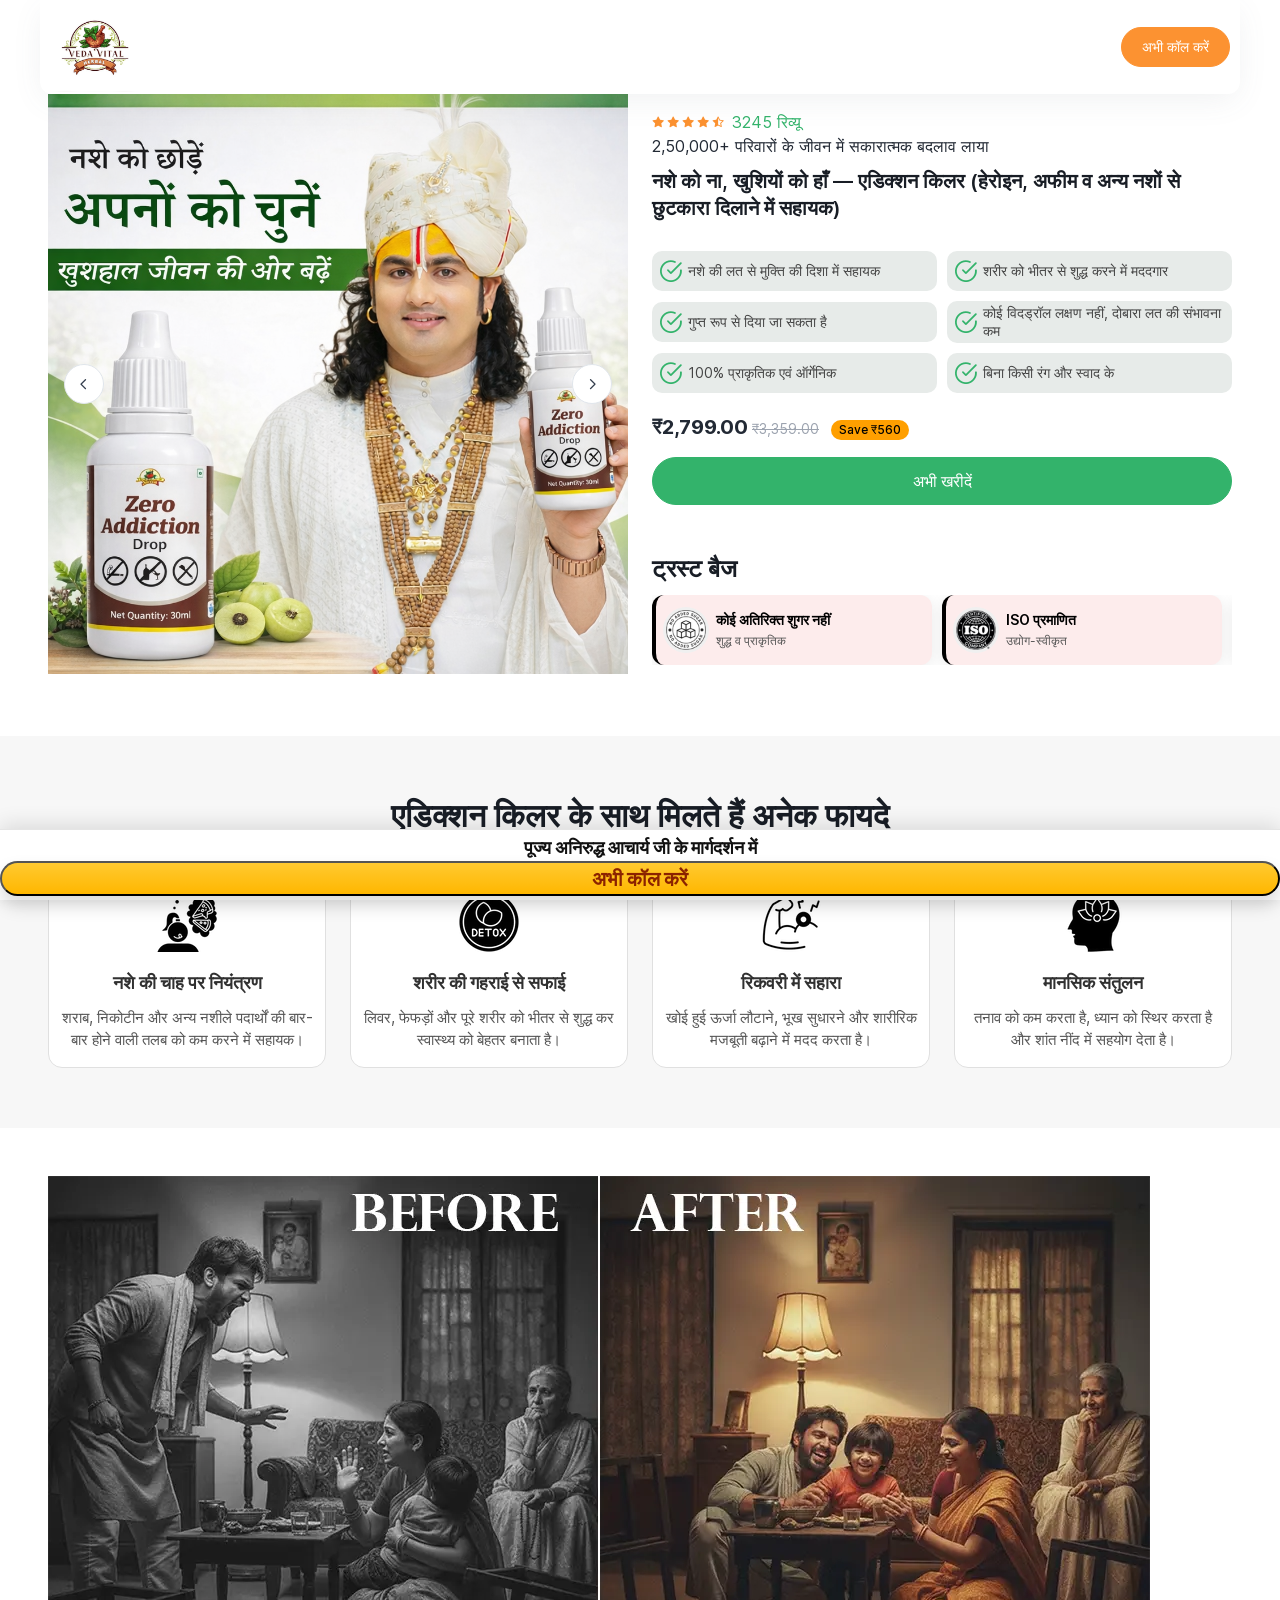
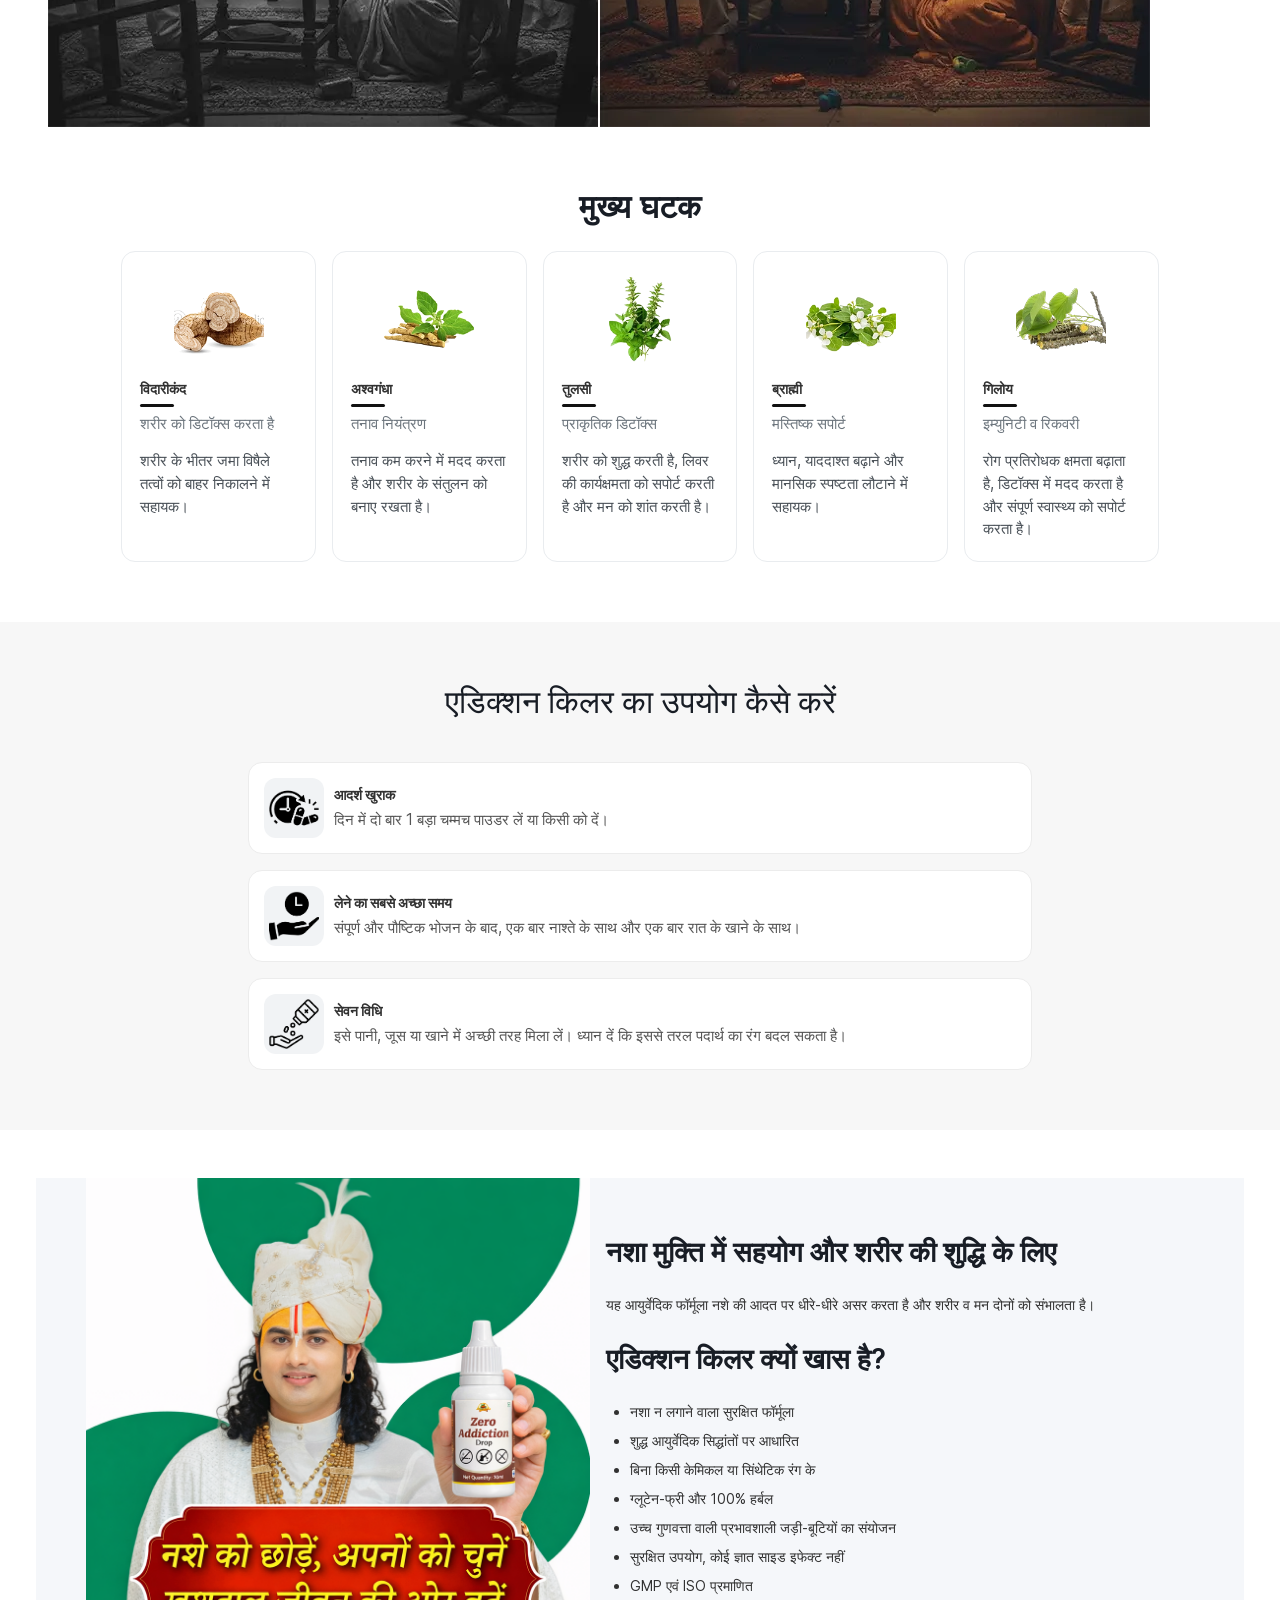
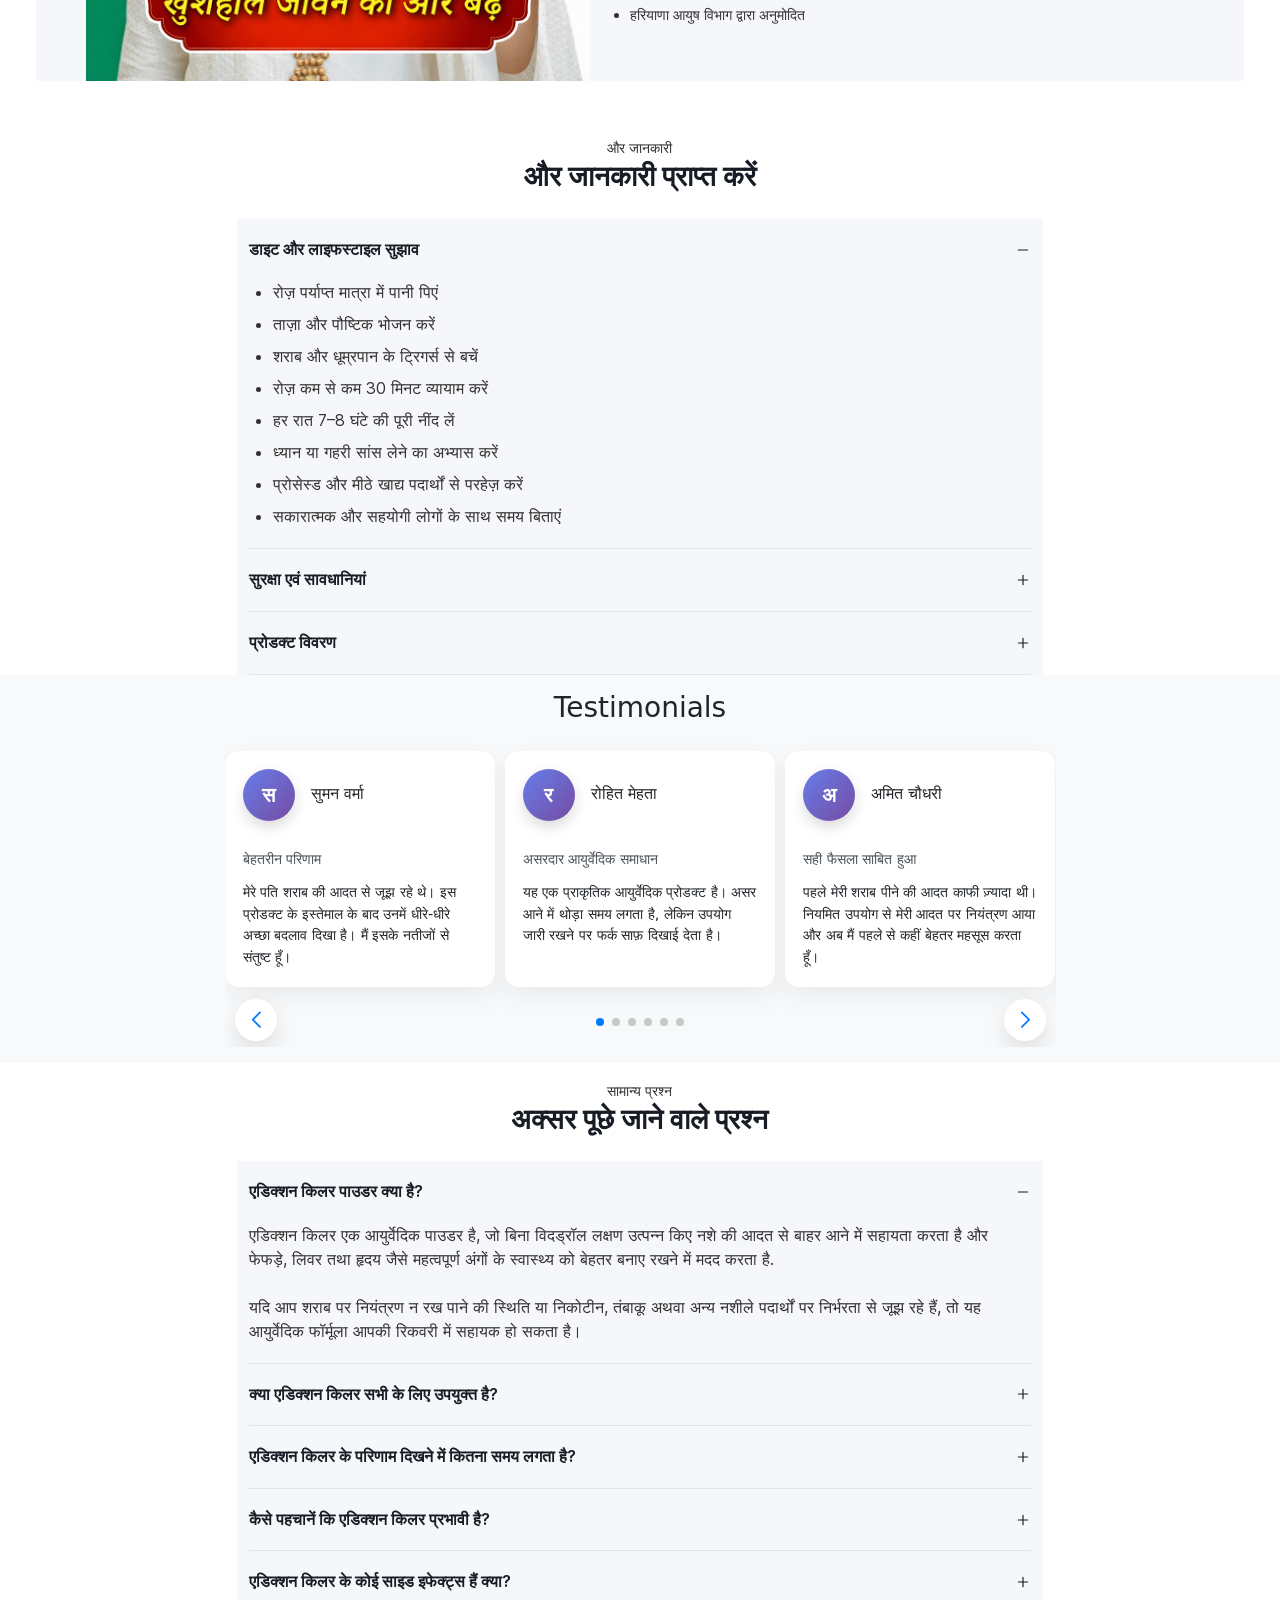
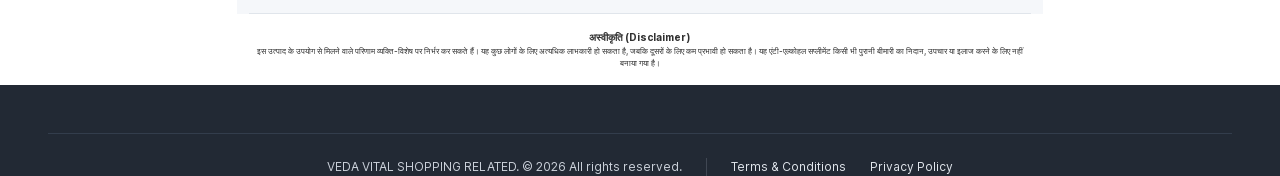
==== commit 8556619a: "Replace .webp images with .png versions" ====
--- a/index.html
+++ b/index.html
@@ -37,31 +37,31 @@
                   <div class="swiper-wrapper">
                     <div class="swiper-slide">
                       <a class="ratio ratio-1x1 d-block cursor-zoom-in" href="https://www.healthskinrange.com/addictionkiller-hindi2/assets/img/ak-slide-5.webp" data-glightbox="" data-gallery="product-gallery">
-                        <img src="ak-slide-5.webp" alt="प्रोडक्ट इमेज 1">
+                        <img src="ak-slide-5.png" alt="प्रोडक्ट इमेज 1">
                       </a>
                     </div>
 
                     <div class="swiper-slide">
                       <a class="ratio ratio-1x1 d-block cursor-zoom-in" href="https://www.healthskinrange.com/addictionkiller-hindi2/assets/img/ak-slide-1.webp" data-glightbox="" data-gallery="product-gallery">
-                        <img src="ak-slide-1.webp" alt="प्रोडक्ट इमेज 2">
+                        <img src="ak-slide-1.png" alt="प्रोडक्ट इमेज 2">
                       </a>
                     </div>
 
                     <div class="swiper-slide">
                       <a class="ratio ratio-1x1 d-block cursor-zoom-in" href="https://www.healthskinrange.com/addictionkiller-hindi2/assets/img/ak-slide-2.webp" data-glightbox="" data-gallery="product-gallery">
-                        <img src="ak-slide-2.webp" alt="प्रोडक्ट इमेज 3">
+                        <img src="ak-slide-2.png" alt="प्रोडक्ट इमेज 3">
                       </a>
                     </div>
 
                     <div class="swiper-slide">
                       <a class="ratio ratio-1x1 d-block cursor-zoom-in" href="https://www.healthskinrange.com/addictionkiller-hindi2/assets/img/ak-slide-3.webp" data-glightbox="" data-gallery="product-gallery">
-                        <img src="ak-slide-3.webp" alt="प्रोडक्ट इमेज 4">
+                        <img src="ak-slide-3.png" alt="प्रोडक्ट इमेज 4">
                       </a>
                     </div>
 
                     <div class="swiper-slide">
                       <a class="ratio ratio-1x1 d-block cursor-zoom-in" href="https://www.healthskinrange.com/addictionkiller-hindi2/assets/img/ak-slide-4.webp" data-glightbox="" data-gallery="product-gallery">
-                        <img src="ak-slide-4.webp" alt="प्रोडक्ट इमेज 5">
+                        <img src="ak-slide-4.png" alt="प्रोडक्ट इमेज 5">
                       </a>
                     </div>
                   </div>
@@ -87,31 +87,31 @@
                   <div class="swiper-wrapper">
                     <div class="swiper-slide swiper-thumb">
                       <div class="ratio ratio-1x1">
-                        <img src="ak-slide-5.webp" class="swiper-thumb-img" alt="थंबनेल 1">
+                        <img src="ak-slide-5.png" class="swiper-thumb-img" alt="थंबनेल 1">
                       </div>
                     </div>
 
                     <div class="swiper-slide swiper-thumb">
                       <div class="ratio ratio-1x1">
-                        <img src="ak-slide-1.webp" class="swiper-thumb-img" alt="थंबनेल 2">
+                        <img src="ak-slide-1.png" class="swiper-thumb-img" alt="थंबनेल 2">
                       </div>
                     </div>
 
                     <div class="swiper-slide swiper-thumb">
                       <div class="ratio ratio-1x1">
-                        <img src="ak-slide-2.webp" class="swiper-thumb-img" alt="थंबनेल 3">
+                        <img src="ak-slide-2.png" class="swiper-thumb-img" alt="थंबनेल 3">
                       </div>
                     </div>
 
                     <div class="swiper-slide swiper-thumb">
                       <div class="ratio ratio-1x1">
-                        <img src="ak-slide-3.webp" class="swiper-thumb-img" alt="थंबनेल 4">
+                        <img src="ak-slide-3.png" class="swiper-thumb-img" alt="थंबनेल 4">
                       </div>
                     </div>
 
                     <div class="swiper-slide swiper-thumb">
                       <div class="ratio ratio-1x1">
-                        <img src="ak-slide-4.webp" class="swiper-thumb-img" alt="थंबनेल 5">
+                        <img src="ak-slide-4.png" class="swiper-thumb-img" alt="थंबनेल 5">
                       </div>
                     </div>
                   </div>
@@ -482,7 +482,7 @@
         <div class="row mb-2 bg-body-tertiary justify-content-center align-items-center">
           <div class="col-md-5 mb-lg-0 p-0">
             <div class="position-relative h-75 rounded-1">
-              <img src="ak-5-1.webp" class="top-0 start-0 w-100" alt="एडिक्शन किलर">
+              <img src="ak-5-1.png" class="top-0 start-0 w-100" alt="एडिक्शन किलर">
             </div>
           </div>
 
--- a/sk-icons.min.css
+++ b/sk-icons.min.css
@@ -1 +1 @@
-@font-face{font-display:block;font-family:sk-icons;src:url(../fonts/sk-icons.woff2) format("woff2")}[class*=" sk-"]:before,[class^=sk-]:before{font-family:sk-icons!important;font-style:normal;font-variant:normal;font-weight:400!important;line-height:1;text-transform:none;-webkit-font-smoothing:antialiased;-moz-osx-font-smoothing:grayscale}.sk-activity:before{content:"\f101"}.sk-airbnb:before{content:"\f102"}.sk-airplay:before{content:"\f103"}.sk-alert-circle:before{content:"\f104"}.sk-alert-octagon:before{content:"\f105"}.sk-alert-triangle:before{content:"\f106"}.sk-align-center:before{content:"\f107"}.sk-align-justify:before{content:"\f108"}.sk-align-left:before{content:"\f109"}.sk-align-right:before{content:"\f10a"}.sk-anchor:before{content:"\f10b"}.sk-aperture:before{content:"\f10c"}.sk-apple:before{content:"\f10d"}.sk-archive:before{content:"\f10e"}.sk-arrow-down-circle:before{content:"\f10f"}.sk-arrow-down-left:before{content:"\f110"}.sk-arrow-down-right:before{content:"\f111"}.sk-arrow-down:before{content:"\f112"}.sk-arrow-left-circle:before{content:"\f113"}.sk-arrow-left:before{content:"\f114"}.sk-arrow-right-circle:before{content:"\f115"}.sk-arrow-right:before{content:"\f116"}.sk-arrow-up-circle:before{content:"\f117"}.sk-arrow-up-left:before{content:"\f118"}.sk-arrow-up-right:before{content:"\f119"}.sk-arrow-up:before{content:"\f11a"}.sk-at-sign:before{content:"\f11b"}.sk-auto:before{content:"\f11c"}.sk-avocado:before{content:"\f11d"}.sk-award:before{content:"\f11e"}.sk-banned:before{content:"\f11f"}.sk-bar-chart-2:before{content:"\f120"}.sk-bar-chart:before{content:"\f121"}.sk-battery-2:before{content:"\f122"}.sk-battery-charging:before{content:"\f123"}.sk-battery:before{content:"\f124"}.sk-behance:before{content:"\f125"}.sk-bell-off:before{content:"\f126"}.sk-bell:before{content:"\f127"}.sk-blogger:before{content:"\f128"}.sk-bluetooth:before{content:"\f129"}.sk-bold:before{content:"\f12a"}.sk-book-open:before{content:"\f12b"}.sk-book:before{content:"\f12c"}.sk-bookmark:before{content:"\f12d"}.sk-box:before{content:"\f12e"}.sk-briefcase:before{content:"\f12f"}.sk-broccoli:before{content:"\f130"}.sk-bullet:before{content:"\f131"}.sk-calendar:before{content:"\f132"}.sk-camera-2:before{content:"\f133"}.sk-camera-off:before{content:"\f134"}.sk-camera:before{content:"\f135"}.sk-cast:before{content:"\f136"}.sk-chat:before{content:"\f137"}.sk-check-circle:before{content:"\f138"}.sk-check-search:before{content:"\f139"}.sk-check-shield:before{content:"\f13a"}.sk-check-square:before{content:"\f13b"}.sk-check:before{content:"\f13c"}.sk-chevron-down:before{content:"\f13d"}.sk-chevron-left:before{content:"\f13e"}.sk-chevron-right:before{content:"\f13f"}.sk-chevron-up:before{content:"\f140"}.sk-chevrons-down:before{content:"\f141"}.sk-chevrons-left:before{content:"\f142"}.sk-chevrons-right:before{content:"\f143"}.sk-chevrons-up:before{content:"\f144"}.sk-click:before{content:"\f145"}.sk-clipboard:before{content:"\f146"}.sk-clock:before{content:"\f147"}.sk-close-circle:before{content:"\f148"}.sk-close-octagon:before{content:"\f149"}.sk-close-square:before{content:"\f14a"}.sk-close:before{content:"\f14b"}.sk-cloud-drizzle:before{content:"\f14c"}.sk-cloud-lightning:before{content:"\f14d"}.sk-cloud-off:before{content:"\f14e"}.sk-cloud-rain:before{content:"\f14f"}.sk-cloud-snow:before{content:"\f150"}.sk-cloud:before{content:"\f151"}.sk-code:before{content:"\f152"}.sk-codepen:before{content:"\f153"}.sk-coffee:before{content:"\f154"}.sk-columns:before{content:"\f155"}.sk-command:before{content:"\f156"}.sk-compass:before{content:"\f157"}.sk-computer:before{content:"\f158"}.sk-copy:before{content:"\f159"}.sk-corner-down-left:before{content:"\f15a"}.sk-corner-down-right:before{content:"\f15b"}.sk-corner-left-down:before{content:"\f15c"}.sk-corner-left-up:before{content:"\f15d"}.sk-corner-right-down:before{content:"\f15e"}.sk-corner-right-up:before{content:"\f15f"}.sk-corner-up-left:before{content:"\f160"}.sk-corner-up-right:before{content:"\f161"}.sk-credit-card:before{content:"\f162"}.sk-crop:before{content:"\f163"}.sk-crosshair:before{content:"\f164"}.sk-database:before{content:"\f165"}.sk-delete:before{content:"\f166"}.sk-delivery-2:before{content:"\f167"}.sk-delivery:before{content:"\f168"}.sk-disc:before{content:"\f169"}.sk-discord:before{content:"\f16a"}.sk-disqus:before{content:"\f16b"}.sk-divide:before{content:"\f16c"}.sk-dollar-sign:before{content:"\f16d"}.sk-download-cloud:before{content:"\f16e"}.sk-download:before{content:"\f16f"}.sk-dribbble:before{content:"\f170"}.sk-dropbox:before{content:"\f171"}.sk-droplet:before{content:"\f172"}.sk-edit-2:before{content:"\f173"}.sk-edit-3:before{content:"\f174"}.sk-edit:before{content:"\f175"}.sk-envato:before{content:"\f176"}.sk-evernote:before{content:"\f177"}.sk-external-link:before{content:"\f178"}.sk-eye-off:before{content:"\f179"}.sk-eye:before{content:"\f17a"}.sk-facebook:before{content:"\f17b"}.sk-fast-forward:before{content:"\f17c"}.sk-feather:before{content:"\f17d"}.sk-file-minus:before{content:"\f17e"}.sk-file-plus:before{content:"\f17f"}.sk-file-text:before{content:"\f180"}.sk-file:before{content:"\f181"}.sk-film:before{content:"\f182"}.sk-filter:before{content:"\f183"}.sk-flag:before{content:"\f184"}.sk-flickr:before{content:"\f185"}.sk-folder-minus:before{content:"\f186"}.sk-folder-plus:before{content:"\f187"}.sk-folder:before{content:"\f188"}.sk-food:before{content:"\f189"}.sk-foursquare:before{content:"\f18a"}.sk-frown:before{content:"\f18b"}.sk-game:before{content:"\f18c"}.sk-gift:before{content:"\f18d"}.sk-github:before{content:"\f18e"}.sk-globe:before{content:"\f18f"}.sk-gluten-free:before{content:"\f190"}.sk-google-drive:before{content:"\f191"}.sk-google-play:before{content:"\f192"}.sk-google:before{content:"\f193"}.sk-grid-2:before{content:"\f194"}.sk-grid:before{content:"\f195"}.sk-hanger:before{content:"\f196"}.sk-hangouts:before{content:"\f197"}.sk-hard-drive-2:before{content:"\f198"}.sk-hard-drive:before{content:"\f199"}.sk-hash:before{content:"\f19a"}.sk-headphones-2:before{content:"\f19b"}.sk-headphones:before{content:"\f19c"}.sk-heart-filled:before{content:"\f19d"}.sk-heart:before{content:"\f19e"}.sk-help-circle:before{content:"\f19f"}.sk-home:before{content:"\f1a0"}.sk-id-card:before{content:"\f1a1"}.sk-image:before{content:"\f1a2"}.sk-inbox:before{content:"\f1a3"}.sk-info:before{content:"\f1a4"}.sk-instagram:before{content:"\f1a5"}.sk-italic:before{content:"\f1a6"}.sk-key:before{content:"\f1a7"}.sk-kickstarter:before{content:"\f1a8"}.sk-layers-2:before{content:"\f1a9"}.sk-layers:before{content:"\f1aa"}.sk-layout:before{content:"\f1ab"}.sk-leaf:before{content:"\f1ac"}.sk-life-buoy:before{content:"\f1ad"}.sk-link-2:before{content:"\f1ae"}.sk-link:before{content:"\f1af"}.sk-linkedin:before{content:"\f1b0"}.sk-list:before{content:"\f1b1"}.sk-loader:before{content:"\f1b2"}.sk-lock:before{content:"\f1b3"}.sk-log-in:before{content:"\f1b4"}.sk-log-out:before{content:"\f1b5"}.sk-mail:before{content:"\f1b6"}.sk-map-pin:before{content:"\f1b7"}.sk-map:before{content:"\f1b8"}.sk-maximize-2:before{content:"\f1b9"}.sk-maximize:before{content:"\f1ba"}.sk-medium:before{content:"\f1bb"}.sk-meh:before{content:"\f1bc"}.sk-menu:before{content:"\f1bd"}.sk-message-circle:before{content:"\f1be"}.sk-message-square:before{content:"\f1bf"}.sk-messenger:before{content:"\f1c0"}.sk-mic-off:before{content:"\f1c1"}.sk-mic:before{content:"\f1c2"}.sk-minimize-2:before{content:"\f1c3"}.sk-minimize:before{content:"\f1c4"}.sk-minus-circle:before{content:"\f1c5"}.sk-minus-square:before{content:"\f1c6"}.sk-minus:before{content:"\f1c7"}.sk-monitor-2:before{content:"\f1c8"}.sk-monitor:before{content:"\f1c9"}.sk-moon:before{content:"\f1ca"}.sk-more-horizontal:before{content:"\f1cb"}.sk-more-vertical:before{content:"\f1cc"}.sk-mouse-pointer:before{content:"\f1cd"}.sk-move:before{content:"\f1ce"}.sk-music:before{content:"\f1cf"}.sk-myspace:before{content:"\f1d0"}.sk-navigation-2:before{content:"\f1d1"}.sk-navigation:before{content:"\f1d2"}.sk-odnoklassniki:before{content:"\f1d3"}.sk-open-source:before{content:"\f1d4"}.sk-package:before{content:"\f1d5"}.sk-paint:before{content:"\f1d6"}.sk-paperclip:before{content:"\f1d7"}.sk-patreon:before{content:"\f1d8"}.sk-pause-circle:before{content:"\f1d9"}.sk-pause:before{content:"\f1da"}.sk-pen-tool:before{content:"\f1db"}.sk-percent:before{content:"\f1dc"}.sk-phone-call:before{content:"\f1dd"}.sk-phone-forwarded:before{content:"\f1de"}.sk-phone-incoming:before{content:"\f1df"}.sk-phone-missed:before{content:"\f1e0"}.sk-phone-off:before{content:"\f1e1"}.sk-phone-outgoing:before{content:"\f1e2"}.sk-phone:before{content:"\f1e3"}.sk-pie-chart:before{content:"\f1e4"}.sk-pinterest:before{content:"\f1e5"}.sk-play-circle:before{content:"\f1e6"}.sk-play-filled:before{content:"\f1e7"}.sk-play:before{content:"\f1e8"}.sk-plus-circle:before{content:"\f1e9"}.sk-plus-square:before{content:"\f1ea"}.sk-plus:before{content:"\f1eb"}.sk-power:before{content:"\f1ec"}.sk-powerbank:before{content:"\f1ed"}.sk-printer-2:before{content:"\f1ee"}.sk-printer:before{content:"\f1ef"}.sk-product-hunt:before{content:"\f1f0"}.sk-quora:before{content:"\f1f1"}.sk-radio:before{content:"\f1f2"}.sk-reddit:before{content:"\f1f3"}.sk-refresh-ccw:before{content:"\f1f4"}.sk-refresh-cw:before{content:"\f1f5"}.sk-repeat:before{content:"\f1f6"}.sk-rewind:before{content:"\f1f7"}.sk-rocket:before{content:"\f1f8"}.sk-rotate-ccw:before{content:"\f1f9"}.sk-rotate-cw:before{content:"\f1fa"}.sk-rss-2:before{content:"\f1fb"}.sk-rss:before{content:"\f1fc"}.sk-ruler:before{content:"\f1fd"}.sk-save:before{content:"\f1fe"}.sk-scan:before{content:"\f1ff"}.sk-schedule:before{content:"\f200"}.sk-scissors:before{content:"\f201"}.sk-search:before{content:"\f202"}.sk-send:before{content:"\f203"}.sk-server:before{content:"\f204"}.sk-settings:before{content:"\f205"}.sk-share-2:before{content:"\f206"}.sk-share:before{content:"\f207"}.sk-shield-off:before{content:"\f208"}.sk-shield:before{content:"\f209"}.sk-shopping-bag:before{content:"\f20a"}.sk-shopping-cart:before{content:"\f20b"}.sk-shuffle:before{content:"\f20c"}.sk-sidebar:before{content:"\f20d"}.sk-skip-back:before{content:"\f20e"}.sk-skip-forward:before{content:"\f20f"}.sk-skype:before{content:"\f210"}.sk-slack:before{content:"\f211"}.sk-sliders:before{content:"\f212"}.sk-smartphone-2:before{content:"\f213"}.sk-smartphone:before{content:"\f214"}.sk-smile:before{content:"\f215"}.sk-snapchat:before{content:"\f216"}.sk-sort:before{content:"\f217"}.sk-soundcloud:before{content:"\f218"}.sk-speaker-2:before{content:"\f219"}.sk-speaker:before{content:"\f21a"}.sk-spotify:before{content:"\f21b"}.sk-stack-overflow:before{content:"\f21c"}.sk-star-filled:before{content:"\f21d"}.sk-star-half:before{content:"\f21e"}.sk-star:before{content:"\f21f"}.sk-steam:before{content:"\f220"}.sk-stop-circle:before{content:"\f221"}.sk-stumbleupon:before{content:"\f222"}.sk-sun:before{content:"\f223"}.sk-sunrise:before{content:"\f224"}.sk-sunset:before{content:"\f225"}.sk-table:before{content:"\f226"}.sk-tablet:before{content:"\f227"}.sk-tag:before{content:"\f228"}.sk-target:before{content:"\f229"}.sk-telegram:before{content:"\f22a"}.sk-terminal:before{content:"\f22b"}.sk-thermometer:before{content:"\f22c"}.sk-thumbs-down:before{content:"\f22d"}.sk-thumbs-up:before{content:"\f22e"}.sk-ticket:before{content:"\f22f"}.sk-tiktok:before{content:"\f230"}.sk-tinder:before{content:"\f231"}.sk-tool:before{content:"\f232"}.sk-trash-empty:before{content:"\f233"}.sk-trash:before{content:"\f234"}.sk-trello:before{content:"\f235"}.sk-trending-down:before{content:"\f236"}.sk-trending-up:before{content:"\f237"}.sk-triangle:before{content:"\f238"}.sk-truck:before{content:"\f239"}.sk-tumblr:before{content:"\f23a"}.sk-tv:before{content:"\f23b"}.sk-twitch:before{content:"\f23c"}.sk-type:before{content:"\f23d"}.sk-umbrella:before{content:"\f23e"}.sk-unlock:before{content:"\f23f"}.sk-upload-cloud:before{content:"\f240"}.sk-upload:before{content:"\f241"}.sk-user-check:before{content:"\f242"}.sk-user-plus:before{content:"\f243"}.sk-user-x:before{content:"\f244"}.sk-user:before{content:"\f245"}.sk-viber:before{content:"\f246"}.sk-video-off:before{content:"\f247"}.sk-video:before{content:"\f248"}.sk-vimeo:before{content:"\f249"}.sk-vk:before{content:"\f24a"}.sk-voicemail:before{content:"\f24b"}.sk-volume-1:before{content:"\f24c"}.sk-volume-2:before{content:"\f24d"}.sk-volume-x:before{content:"\f24e"}.sk-volume:before{content:"\f24f"}.sk-watch-2:before{content:"\f250"}.sk-watch:before{content:"\f251"}.sk-wechat:before{content:"\f252"}.sk-whatsapp:before{content:"\f253"}.sk-wifi-off:before{content:"\f254"}.sk-wifi:before{content:"\f255"}.sk-wind:before{content:"\f256"}.sk-x:before{content:"\f257"}.sk-xing:before{content:"\f258"}.sk-yelp:before{content:"\f259"}.sk-youtube:before{content:"\f25a"}.sk-zap-off:before{content:"\f25b"}.sk-zap:before{content:"\f25c"}.sk-zoom-in:before{content:"\f25d"}.sk-zoom-out:before{content:"\f25e"}+@font-face{font-display:block;font-family:sk-icons;src:url(sk-icons.woff2) format("woff2")}[class*=" sk-"]:before,[class^=sk-]:before{font-family:sk-icons!important;font-style:normal;font-variant:normal;font-weight:400!important;line-height:1;text-transform:none;-webkit-font-smoothing:antialiased;-moz-osx-font-smoothing:grayscale}.sk-activity:before{content:"\f101"}.sk-airbnb:before{content:"\f102"}.sk-airplay:before{content:"\f103"}.sk-alert-circle:before{content:"\f104"}.sk-alert-octagon:before{content:"\f105"}.sk-alert-triangle:before{content:"\f106"}.sk-align-center:before{content:"\f107"}.sk-align-justify:before{content:"\f108"}.sk-align-left:before{content:"\f109"}.sk-align-right:before{content:"\f10a"}.sk-anchor:before{content:"\f10b"}.sk-aperture:before{content:"\f10c"}.sk-apple:before{content:"\f10d"}.sk-archive:before{content:"\f10e"}.sk-arrow-down-circle:before{content:"\f10f"}.sk-arrow-down-left:before{content:"\f110"}.sk-arrow-down-right:before{content:"\f111"}.sk-arrow-down:before{content:"\f112"}.sk-arrow-left-circle:before{content:"\f113"}.sk-arrow-left:before{content:"\f114"}.sk-arrow-right-circle:before{content:"\f115"}.sk-arrow-right:before{content:"\f116"}.sk-arrow-up-circle:before{content:"\f117"}.sk-arrow-up-left:before{content:"\f118"}.sk-arrow-up-right:before{content:"\f119"}.sk-arrow-up:before{content:"\f11a"}.sk-at-sign:before{content:"\f11b"}.sk-auto:before{content:"\f11c"}.sk-avocado:before{content:"\f11d"}.sk-award:before{content:"\f11e"}.sk-banned:before{content:"\f11f"}.sk-bar-chart-2:before{content:"\f120"}.sk-bar-chart:before{content:"\f121"}.sk-battery-2:before{content:"\f122"}.sk-battery-charging:before{content:"\f123"}.sk-battery:before{content:"\f124"}.sk-behance:before{content:"\f125"}.sk-bell-off:before{content:"\f126"}.sk-bell:before{content:"\f127"}.sk-blogger:before{content:"\f128"}.sk-bluetooth:before{content:"\f129"}.sk-bold:before{content:"\f12a"}.sk-book-open:before{content:"\f12b"}.sk-book:before{content:"\f12c"}.sk-bookmark:before{content:"\f12d"}.sk-box:before{content:"\f12e"}.sk-briefcase:before{content:"\f12f"}.sk-broccoli:before{content:"\f130"}.sk-bullet:before{content:"\f131"}.sk-calendar:before{content:"\f132"}.sk-camera-2:before{content:"\f133"}.sk-camera-off:before{content:"\f134"}.sk-camera:before{content:"\f135"}.sk-cast:before{content:"\f136"}.sk-chat:before{content:"\f137"}.sk-check-circle:before{content:"\f138"}.sk-check-search:before{content:"\f139"}.sk-check-shield:before{content:"\f13a"}.sk-check-square:before{content:"\f13b"}.sk-check:before{content:"\f13c"}.sk-chevron-down:before{content:"\f13d"}.sk-chevron-left:before{content:"\f13e"}.sk-chevron-right:before{content:"\f13f"}.sk-chevron-up:before{content:"\f140"}.sk-chevrons-down:before{content:"\f141"}.sk-chevrons-left:before{content:"\f142"}.sk-chevrons-right:before{content:"\f143"}.sk-chevrons-up:before{content:"\f144"}.sk-click:before{content:"\f145"}.sk-clipboard:before{content:"\f146"}.sk-clock:before{content:"\f147"}.sk-close-circle:before{content:"\f148"}.sk-close-octagon:before{content:"\f149"}.sk-close-square:before{content:"\f14a"}.sk-close:before{content:"\f14b"}.sk-cloud-drizzle:before{content:"\f14c"}.sk-cloud-lightning:before{content:"\f14d"}.sk-cloud-off:before{content:"\f14e"}.sk-cloud-rain:before{content:"\f14f"}.sk-cloud-snow:before{content:"\f150"}.sk-cloud:before{content:"\f151"}.sk-code:before{content:"\f152"}.sk-codepen:before{content:"\f153"}.sk-coffee:before{content:"\f154"}.sk-columns:before{content:"\f155"}.sk-command:before{content:"\f156"}.sk-compass:before{content:"\f157"}.sk-computer:before{content:"\f158"}.sk-copy:before{content:"\f159"}.sk-corner-down-left:before{content:"\f15a"}.sk-corner-down-right:before{content:"\f15b"}.sk-corner-left-down:before{content:"\f15c"}.sk-corner-left-up:before{content:"\f15d"}.sk-corner-right-down:before{content:"\f15e"}.sk-corner-right-up:before{content:"\f15f"}.sk-corner-up-left:before{content:"\f160"}.sk-corner-up-right:before{content:"\f161"}.sk-credit-card:before{content:"\f162"}.sk-crop:before{content:"\f163"}.sk-crosshair:before{content:"\f164"}.sk-database:before{content:"\f165"}.sk-delete:before{content:"\f166"}.sk-delivery-2:before{content:"\f167"}.sk-delivery:before{content:"\f168"}.sk-disc:before{content:"\f169"}.sk-discord:before{content:"\f16a"}.sk-disqus:before{content:"\f16b"}.sk-divide:before{content:"\f16c"}.sk-dollar-sign:before{content:"\f16d"}.sk-download-cloud:before{content:"\f16e"}.sk-download:before{content:"\f16f"}.sk-dribbble:before{content:"\f170"}.sk-dropbox:before{content:"\f171"}.sk-droplet:before{content:"\f172"}.sk-edit-2:before{content:"\f173"}.sk-edit-3:before{content:"\f174"}.sk-edit:before{content:"\f175"}.sk-envato:before{content:"\f176"}.sk-evernote:before{content:"\f177"}.sk-external-link:before{content:"\f178"}.sk-eye-off:before{content:"\f179"}.sk-eye:before{content:"\f17a"}.sk-facebook:before{content:"\f17b"}.sk-fast-forward:before{content:"\f17c"}.sk-feather:before{content:"\f17d"}.sk-file-minus:before{content:"\f17e"}.sk-file-plus:before{content:"\f17f"}.sk-file-text:before{content:"\f180"}.sk-file:before{content:"\f181"}.sk-film:before{content:"\f182"}.sk-filter:before{content:"\f183"}.sk-flag:before{content:"\f184"}.sk-flickr:before{content:"\f185"}.sk-folder-minus:before{content:"\f186"}.sk-folder-plus:before{content:"\f187"}.sk-folder:before{content:"\f188"}.sk-food:before{content:"\f189"}.sk-foursquare:before{content:"\f18a"}.sk-frown:before{content:"\f18b"}.sk-game:before{content:"\f18c"}.sk-gift:before{content:"\f18d"}.sk-github:before{content:"\f18e"}.sk-globe:before{content:"\f18f"}.sk-gluten-free:before{content:"\f190"}.sk-google-drive:before{content:"\f191"}.sk-google-play:before{content:"\f192"}.sk-google:before{content:"\f193"}.sk-grid-2:before{content:"\f194"}.sk-grid:before{content:"\f195"}.sk-hanger:before{content:"\f196"}.sk-hangouts:before{content:"\f197"}.sk-hard-drive-2:before{content:"\f198"}.sk-hard-drive:before{content:"\f199"}.sk-hash:before{content:"\f19a"}.sk-headphones-2:before{content:"\f19b"}.sk-headphones:before{content:"\f19c"}.sk-heart-filled:before{content:"\f19d"}.sk-heart:before{content:"\f19e"}.sk-help-circle:before{content:"\f19f"}.sk-home:before{content:"\f1a0"}.sk-id-card:before{content:"\f1a1"}.sk-image:before{content:"\f1a2"}.sk-inbox:before{content:"\f1a3"}.sk-info:before{content:"\f1a4"}.sk-instagram:before{content:"\f1a5"}.sk-italic:before{content:"\f1a6"}.sk-key:before{content:"\f1a7"}.sk-kickstarter:before{content:"\f1a8"}.sk-layers-2:before{content:"\f1a9"}.sk-layers:before{content:"\f1aa"}.sk-layout:before{content:"\f1ab"}.sk-leaf:before{content:"\f1ac"}.sk-life-buoy:before{content:"\f1ad"}.sk-link-2:before{content:"\f1ae"}.sk-link:before{content:"\f1af"}.sk-linkedin:before{content:"\f1b0"}.sk-list:before{content:"\f1b1"}.sk-loader:before{content:"\f1b2"}.sk-lock:before{content:"\f1b3"}.sk-log-in:before{content:"\f1b4"}.sk-log-out:before{content:"\f1b5"}.sk-mail:before{content:"\f1b6"}.sk-map-pin:before{content:"\f1b7"}.sk-map:before{content:"\f1b8"}.sk-maximize-2:before{content:"\f1b9"}.sk-maximize:before{content:"\f1ba"}.sk-medium:before{content:"\f1bb"}.sk-meh:before{content:"\f1bc"}.sk-menu:before{content:"\f1bd"}.sk-message-circle:before{content:"\f1be"}.sk-message-square:before{content:"\f1bf"}.sk-messenger:before{content:"\f1c0"}.sk-mic-off:before{content:"\f1c1"}.sk-mic:before{content:"\f1c2"}.sk-minimize-2:before{content:"\f1c3"}.sk-minimize:before{content:"\f1c4"}.sk-minus-circle:before{content:"\f1c5"}.sk-minus-square:before{content:"\f1c6"}.sk-minus:before{content:"\f1c7"}.sk-monitor-2:before{content:"\f1c8"}.sk-monitor:before{content:"\f1c9"}.sk-moon:before{content:"\f1ca"}.sk-more-horizontal:before{content:"\f1cb"}.sk-more-vertical:before{content:"\f1cc"}.sk-mouse-pointer:before{content:"\f1cd"}.sk-move:before{content:"\f1ce"}.sk-music:before{content:"\f1cf"}.sk-myspace:before{content:"\f1d0"}.sk-navigation-2:before{content:"\f1d1"}.sk-navigation:before{content:"\f1d2"}.sk-odnoklassniki:before{content:"\f1d3"}.sk-open-source:before{content:"\f1d4"}.sk-package:before{content:"\f1d5"}.sk-paint:before{content:"\f1d6"}.sk-paperclip:before{content:"\f1d7"}.sk-patreon:before{content:"\f1d8"}.sk-pause-circle:before{content:"\f1d9"}.sk-pause:before{content:"\f1da"}.sk-pen-tool:before{content:"\f1db"}.sk-percent:before{content:"\f1dc"}.sk-phone-call:before{content:"\f1dd"}.sk-phone-forwarded:before{content:"\f1de"}.sk-phone-incoming:before{content:"\f1df"}.sk-phone-missed:before{content:"\f1e0"}.sk-phone-off:before{content:"\f1e1"}.sk-phone-outgoing:before{content:"\f1e2"}.sk-phone:before{content:"\f1e3"}.sk-pie-chart:before{content:"\f1e4"}.sk-pinterest:before{content:"\f1e5"}.sk-play-circle:before{content:"\f1e6"}.sk-play-filled:before{content:"\f1e7"}.sk-play:before{content:"\f1e8"}.sk-plus-circle:before{content:"\f1e9"}.sk-plus-square:before{content:"\f1ea"}.sk-plus:before{content:"\f1eb"}.sk-power:before{content:"\f1ec"}.sk-powerbank:before{content:"\f1ed"}.sk-printer-2:before{content:"\f1ee"}.sk-printer:before{content:"\f1ef"}.sk-product-hunt:before{content:"\f1f0"}.sk-quora:before{content:"\f1f1"}.sk-radio:before{content:"\f1f2"}.sk-reddit:before{content:"\f1f3"}.sk-refresh-ccw:before{content:"\f1f4"}.sk-refresh-cw:before{content:"\f1f5"}.sk-repeat:before{content:"\f1f6"}.sk-rewind:before{content:"\f1f7"}.sk-rocket:before{content:"\f1f8"}.sk-rotate-ccw:before{content:"\f1f9"}.sk-rotate-cw:before{content:"\f1fa"}.sk-rss-2:before{content:"\f1fb"}.sk-rss:before{content:"\f1fc"}.sk-ruler:before{content:"\f1fd"}.sk-save:before{content:"\f1fe"}.sk-scan:before{content:"\f1ff"}.sk-schedule:before{content:"\f200"}.sk-scissors:before{content:"\f201"}.sk-search:before{content:"\f202"}.sk-send:before{content:"\f203"}.sk-server:before{content:"\f204"}.sk-settings:before{content:"\f205"}.sk-share-2:before{content:"\f206"}.sk-share:before{content:"\f207"}.sk-shield-off:before{content:"\f208"}.sk-shield:before{content:"\f209"}.sk-shopping-bag:before{content:"\f20a"}.sk-shopping-cart:before{content:"\f20b"}.sk-shuffle:before{content:"\f20c"}.sk-sidebar:before{content:"\f20d"}.sk-skip-back:before{content:"\f20e"}.sk-skip-forward:before{content:"\f20f"}.sk-skype:before{content:"\f210"}.sk-slack:before{content:"\f211"}.sk-sliders:before{content:"\f212"}.sk-smartphone-2:before{content:"\f213"}.sk-smartphone:before{content:"\f214"}.sk-smile:before{content:"\f215"}.sk-snapchat:before{content:"\f216"}.sk-sort:before{content:"\f217"}.sk-soundcloud:before{content:"\f218"}.sk-speaker-2:before{content:"\f219"}.sk-speaker:before{content:"\f21a"}.sk-spotify:before{content:"\f21b"}.sk-stack-overflow:before{content:"\f21c"}.sk-star-filled:before{content:"\f21d"}.sk-star-half:before{content:"\f21e"}.sk-star:before{content:"\f21f"}.sk-steam:before{content:"\f220"}.sk-stop-circle:before{content:"\f221"}.sk-stumbleupon:before{content:"\f222"}.sk-sun:before{content:"\f223"}.sk-sunrise:before{content:"\f224"}.sk-sunset:before{content:"\f225"}.sk-table:before{content:"\f226"}.sk-tablet:before{content:"\f227"}.sk-tag:before{content:"\f228"}.sk-target:before{content:"\f229"}.sk-telegram:before{content:"\f22a"}.sk-terminal:before{content:"\f22b"}.sk-thermometer:before{content:"\f22c"}.sk-thumbs-down:before{content:"\f22d"}.sk-thumbs-up:before{content:"\f22e"}.sk-ticket:before{content:"\f22f"}.sk-tiktok:before{content:"\f230"}.sk-tinder:before{content:"\f231"}.sk-tool:before{content:"\f232"}.sk-trash-empty:before{content:"\f233"}.sk-trash:before{content:"\f234"}.sk-trello:before{content:"\f235"}.sk-trending-down:before{content:"\f236"}.sk-trending-up:before{content:"\f237"}.sk-triangle:before{content:"\f238"}.sk-truck:before{content:"\f239"}.sk-tumblr:before{content:"\f23a"}.sk-tv:before{content:"\f23b"}.sk-twitch:before{content:"\f23c"}.sk-type:before{content:"\f23d"}.sk-umbrella:before{content:"\f23e"}.sk-unlock:before{content:"\f23f"}.sk-upload-cloud:before{content:"\f240"}.sk-upload:before{content:"\f241"}.sk-user-check:before{content:"\f242"}.sk-user-plus:before{content:"\f243"}.sk-user-x:before{content:"\f244"}.sk-user:before{content:"\f245"}.sk-viber:before{content:"\f246"}.sk-video-off:before{content:"\f247"}.sk-video:before{content:"\f248"}.sk-vimeo:before{content:"\f249"}.sk-vk:before{content:"\f24a"}.sk-voicemail:before{content:"\f24b"}.sk-volume-1:before{content:"\f24c"}.sk-volume-2:before{content:"\f24d"}.sk-volume-x:before{content:"\f24e"}.sk-volume:before{content:"\f24f"}.sk-watch-2:before{content:"\f250"}.sk-watch:before{content:"\f251"}.sk-wechat:before{content:"\f252"}.sk-whatsapp:before{content:"\f253"}.sk-wifi-off:before{content:"\f254"}.sk-wifi:before{content:"\f255"}.sk-wind:before{content:"\f256"}.sk-x:before{content:"\f257"}.sk-xing:before{content:"\f258"}.sk-yelp:before{content:"\f259"}.sk-youtube:before{content:"\f25a"}.sk-zap-off:before{content:"\f25b"}.sk-zap:before{content:"\f25c"}.sk-zoom-in:before{content:"\f25d"}.sk-zoom-out:before{content:"\f25e"}
--- a/theme.min.css
+++ b/theme.min.css
@@ -9,7 +9,7 @@
   font-family: Inter;
   font-style: normal;
   font-weight: 300 800;
-  src: url(../fonts/inter-variable-latin.woff2) format("woff2");
+  src: url(inter-variable-latin.woff2) format("woff2");
   unicode-range: u+00??, u+0131, u+0152-0153, u+02bb-02bc, u+02c6, u+02da,
     u+02dc, u+0304, u+0308, u+0329, u+2000-206f, u+2074, u+20ac, u+2122, u+2191,
     u+2193, u+2212, u+2215, u+feff, u+fffd;
@@ -16143,4 +16143,4 @@
 
 .grad-gold {
     background: linear-gradient(180deg, #ffc930, #ffb700);
-}+}
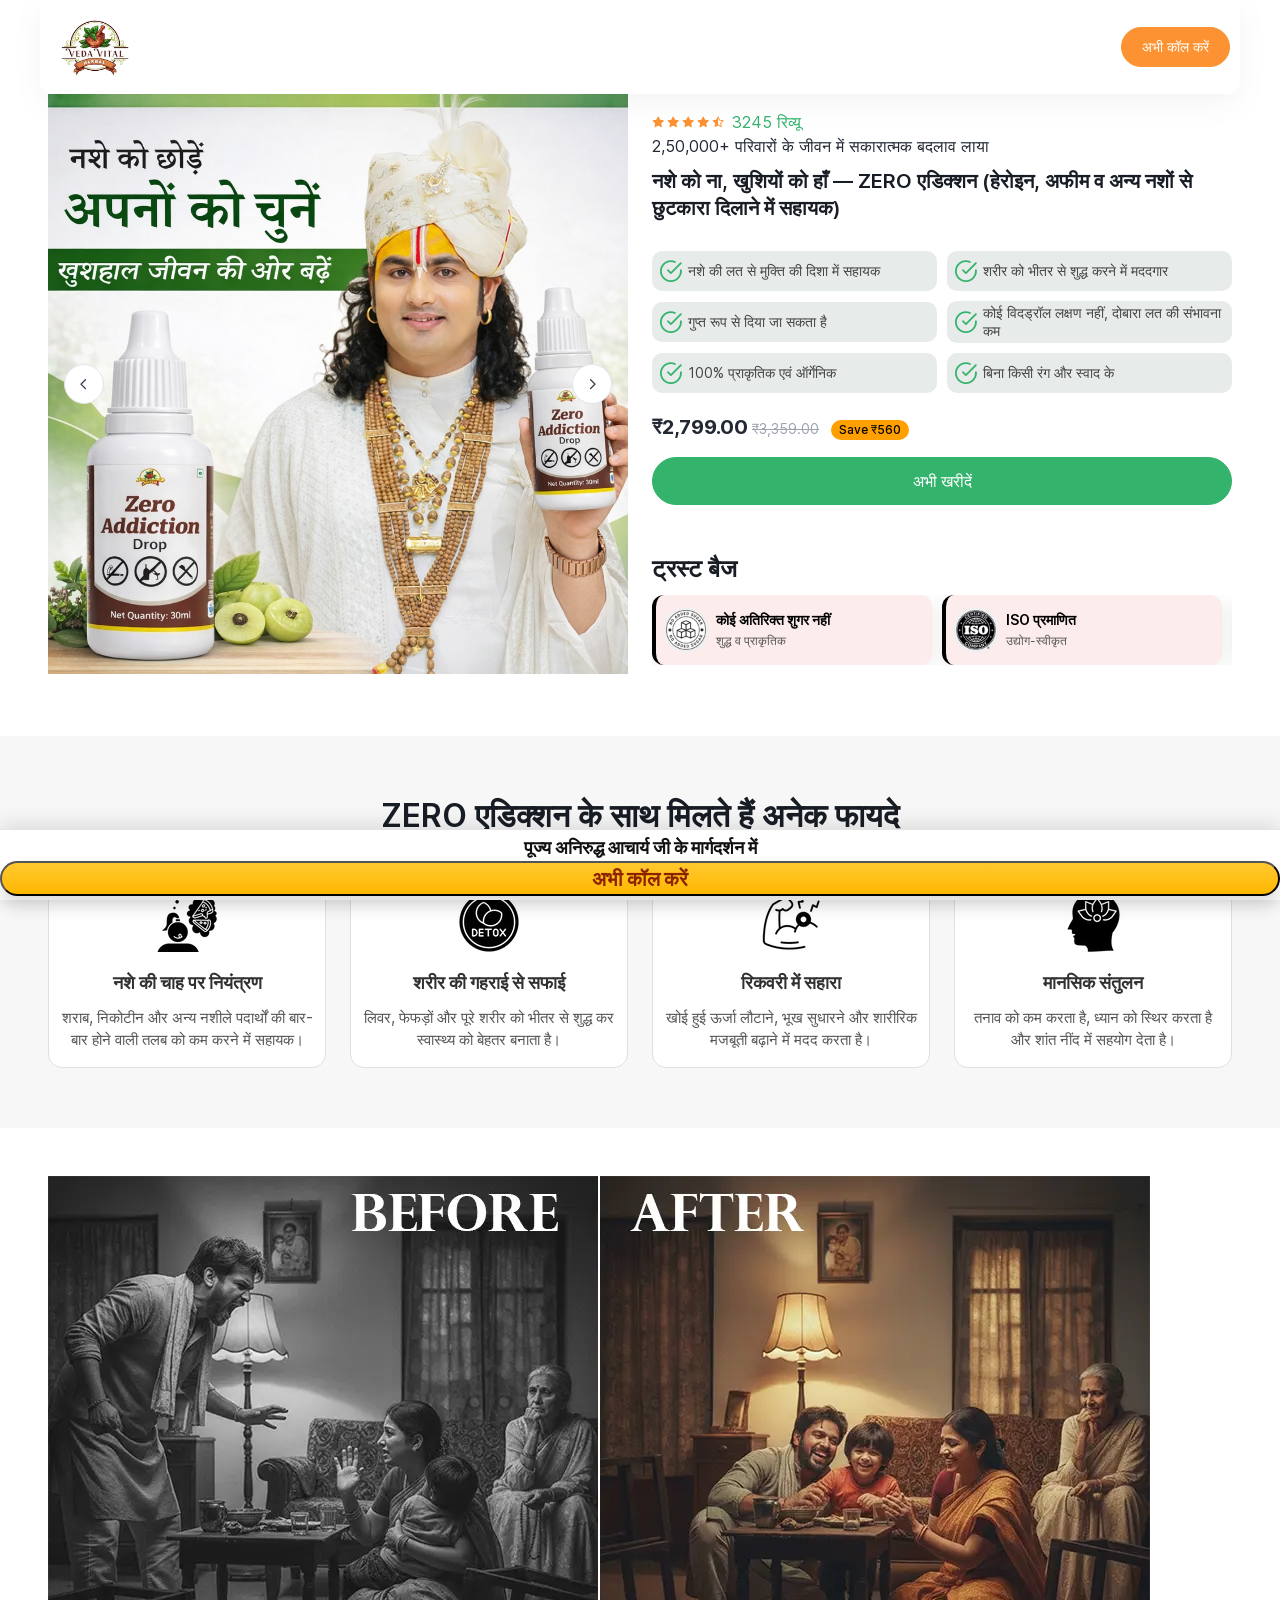
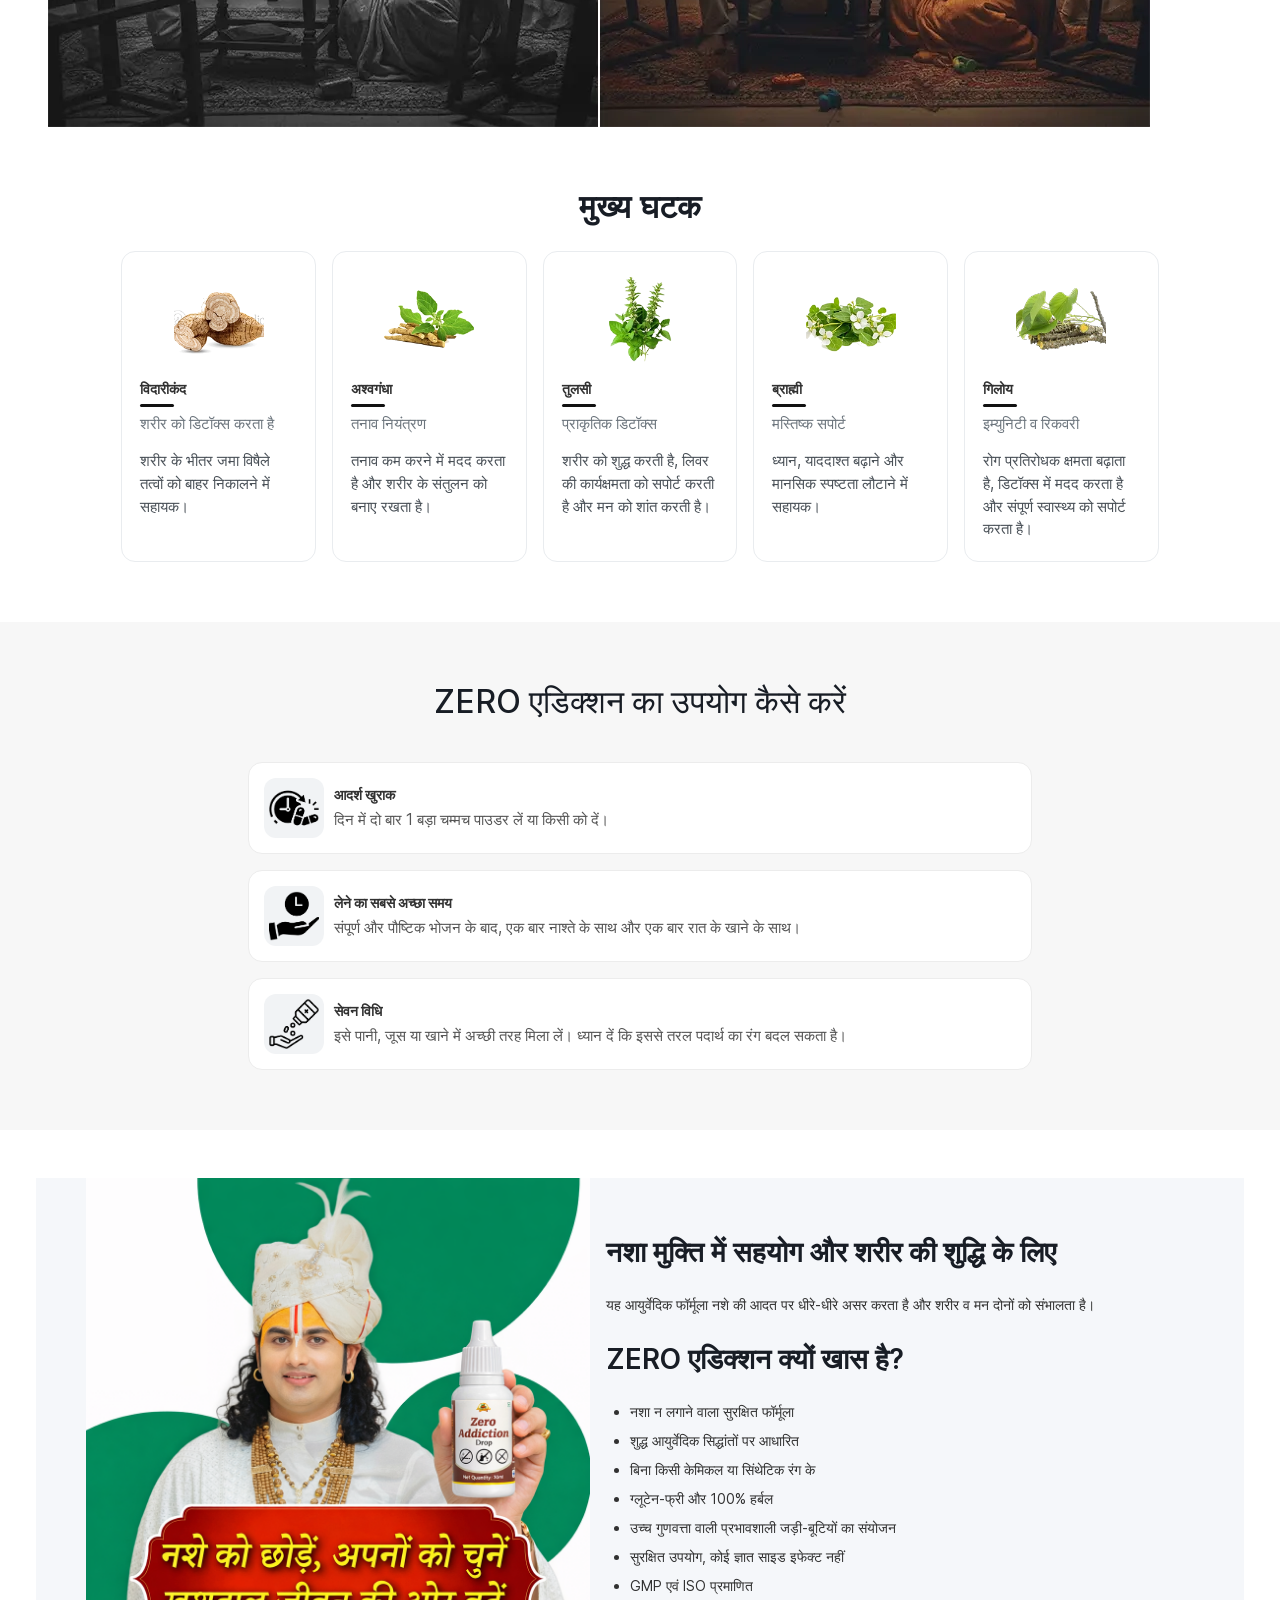
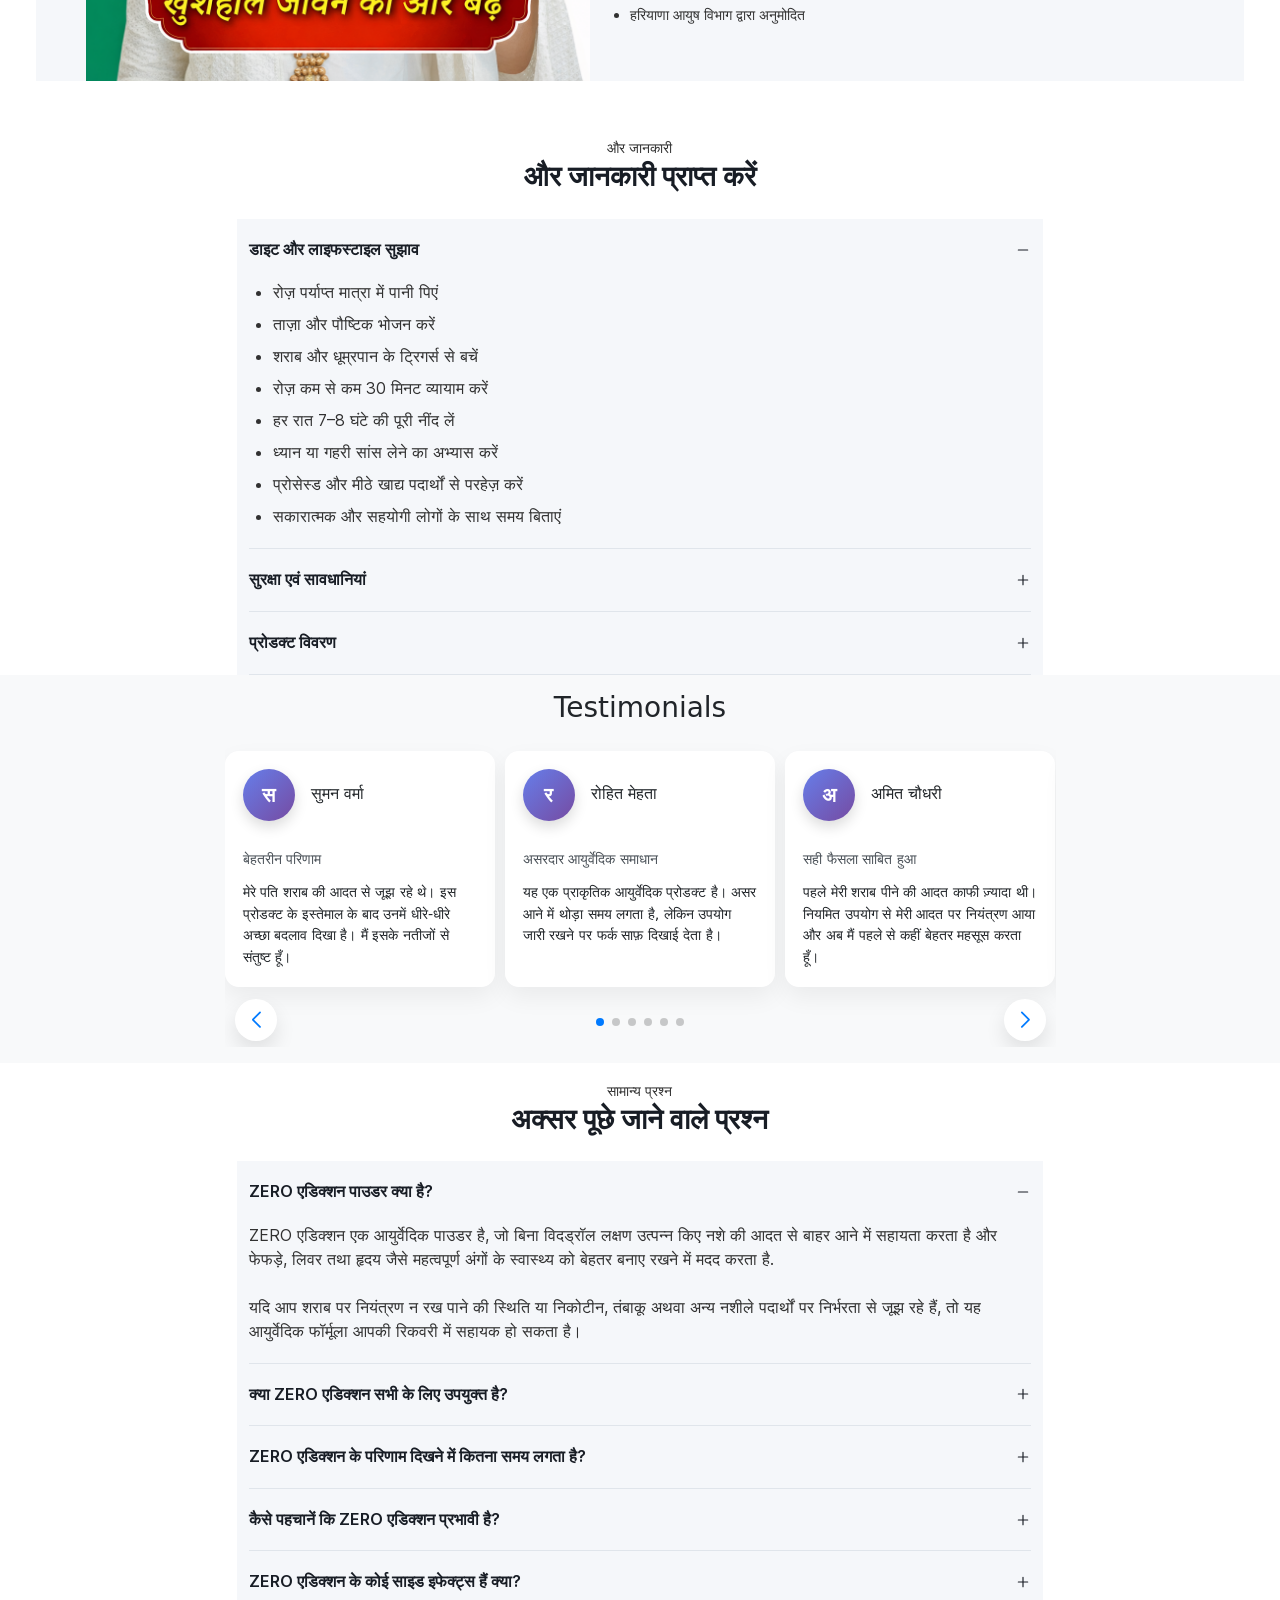
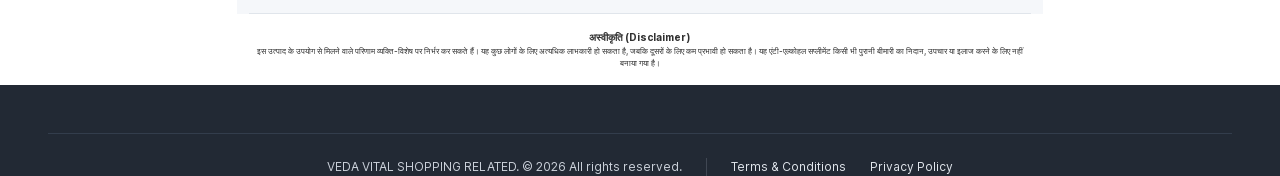
==== commit 7ff7fddb: "Update title and references from 'एडिक्शन किलर' to 'ZERO एडिक्शन'" ====
--- a/index.html
+++ b/index.html
@@ -1,7 +1,7 @@
 <!DOCTYPE html><html lang="hi" data-bs-theme="light" data-pwa="true"><head>
     <meta charset="utf-8">
     <meta name="viewport" content="width=device-width, initial-scale=1, minimum-scale=1, maximum-scale=1, viewport-fit=cover">
-    <title>एडिक्शन किलर | SK</title>
+    <title>ZERO एडिक्शन| Veda vital</title>
     <meta name="description" content="">
     <meta name="keywords" content="">
     <meta name="author" content="SK">
@@ -145,7 +145,7 @@
               </a>
 
               <h1 class="h5 mb-4">
-                नशे को ना, खुशियों को हाँ — एडिक्शन किलर (हेरोइन, अफीम व अन्य
+                नशे को ना, खुशियों को हाँ — ZERO एडिक्शन (हेरोइन, अफीम व अन्य
                 नशों से छुटकारा दिलाने में सहायक)
               </h1>
 
@@ -287,7 +287,7 @@
       <section class="benefits-section my-5">
         <div class="container">
           <h2 class="benefits-title text-center">
-            एडिक्शन किलर के साथ मिलते हैं अनेक फायदे
+            ZERO एडिक्शन के साथ मिलते हैं अनेक फायदे
           </h2>
 
           <!-- Responsive grid -->
@@ -425,7 +425,7 @@
 
       <section class="how-to-use">
         <div class="container">
-          <h2 class="how-title text-center">एडिक्शन किलर का उपयोग कैसे करें</h2>
+          <h2 class="how-title text-center">ZERO एडिक्शन का उपयोग कैसे करें</h2>
 
           <div class="row g-3 justify-content-center">
             <!-- Item 1 -->
@@ -482,7 +482,7 @@
         <div class="row mb-2 bg-body-tertiary justify-content-center align-items-center">
           <div class="col-md-5 mb-lg-0 p-0">
             <div class="position-relative h-75 rounded-1">
-              <img src="ak-5-1.png" class="top-0 start-0 w-100" alt="एडिक्शन किलर">
+              <img src="ak-5-1.png" class="top-0 start-0 w-100" alt="ZERO एडिक्शन">
             </div>
           </div>
 
@@ -497,7 +497,7 @@
                   शरीर व मन दोनों को संभालता है।
                 </p>
 
-                <h3 class="mb-lg-4 pt-lg-3">एडिक्शन किलर क्यों खास है?</h3>
+                <h3 class="mb-lg-4 pt-lg-3">ZERO एडिक्शन क्यों खास है?</h3>
                 <ul>
                   <li>नशा न लगाने वाला सुरक्षित फॉर्मूला</li>
                   <li>शुद्ध आयुर्वेदिक सिद्धांतों पर आधारित</li>
@@ -594,7 +594,7 @@
                       <tbody>
                         <tr>
                           <th>प्रोडक्ट नाम:</th>
-                          <td>एडिक्शन किलर पाउडर</td>
+                          <td>ZERO एडिक्शन पाउडर</td>
                         </tr>
                         <tr>
                           <th>ब्रांड:</th>
@@ -680,13 +680,13 @@
               <div class="accordion-item">
                 <h3 class="accordion-header" id="faqHeading0">
                   <button type="button" class="m-0 accordion-button animate-underline h5" data-bs-toggle="collapse" data-bs-target="#faqItem0" aria-expanded="true" aria-controls="faqItem0">
-                    <span class="animate-target me-2">एडिक्शन किलर पाउडर क्या है?</span>
+                    <span class="animate-target me-2">ZERO एडिक्शन पाउडर क्या है?</span>
                   </button>
                 </h3>
 
                 <div class="accordion-collapse collapse show" id="faqItem0" aria-labelledby="faqHeading0" data-bs-parent="#productAccordionFaq">
                   <div class="accordion-body fs-base">
-                    एडिक्शन किलर एक आयुर्वेदिक पाउडर है, जो बिना विदड्रॉल लक्षण
+                    ZERO एडिक्शन एक आयुर्वेदिक पाउडर है, जो बिना विदड्रॉल लक्षण
                     उत्पन्न किए नशे की आदत से बाहर आने में सहायता करता है और
                     फेफड़े, लिवर तथा हृदय जैसे महत्वपूर्ण अंगों के स्वास्थ्य को
                     बेहतर बनाए रखने में मदद करता है.
@@ -702,13 +702,13 @@
               <div class="accordion-item">
                 <h3 class="accordion-header" id="faqHeading1">
                   <button type="button" class="m-0 accordion-button animate-underline h5 collapsed" data-bs-toggle="collapse" data-bs-target="#faqItem1" aria-expanded="false" aria-controls="faqItem1">
-                    <span class="animate-target me-2">क्या एडिक्शन किलर सभी के लिए उपयुक्त है?</span>
+                    <span class="animate-target me-2">क्या ZERO एडिक्शन सभी के लिए उपयुक्त है?</span>
                   </button>
                 </h3>
 
                 <div class="accordion-collapse collapse" id="faqItem1" aria-labelledby="faqHeading1" data-bs-parent="#productAccordionFaq">
                   <div class="accordion-body fs-base">
-                    एडिक्शन किलर अधिकांश वयस्कों के लिए उपयुक्त है। यदि आप पहले
+                    ZERO एडिक्शन अधिकांश वयस्कों के लिए उपयुक्त है। यदि आप पहले
                     से कोई अन्य दवाइयाँ ले रहे हैं, या गर्भवती हैं अथवा स्तनपान
                     करा रही हैं, तो उपयोग से पहले डॉक्टर से परामर्श लेना आवश्यक
                     है।
@@ -720,7 +720,7 @@
               <div class="accordion-item">
                 <h3 class="accordion-header" id="faqHeading2">
                   <button type="button" class="m-0 accordion-button animate-underline h5 collapsed" data-bs-toggle="collapse" data-bs-target="#faqItem2" aria-expanded="false" aria-controls="faqItem2">
-                    <span class="animate-target me-2">एडिक्शन किलर के परिणाम दिखने में कितना समय लगता है?</span>
+                    <span class="animate-target me-2">ZERO एडिक्शन के परिणाम दिखने में कितना समय लगता है?</span>
                   </button>
                 </h3>
 
@@ -728,7 +728,7 @@
                   <div class="accordion-body fs-base">
                     नियमित उपयोग करने पर 1 महीने के भीतर नशे की तलब में कमी
                     महसूस हो सकती है। हालांकि, बेहतर और स्थायी परिणामों के लिए
-                    एडिक्शन किलर का कम से कम 3 महीने तक उपयोग करने की सलाह दी
+                    ZERO एडिक्शन का कम से कम 3 महीने तक उपयोग करने की सलाह दी
                     जाती है।
                   </div>
                 </div>
@@ -738,13 +738,13 @@
               <div class="accordion-item">
                 <h3 class="accordion-header" id="faqHeading3">
                   <button type="button" class="m-0 accordion-button animate-underline h5 collapsed" data-bs-toggle="collapse" data-bs-target="#faqItem3" aria-expanded="false" aria-controls="faqItem3">
-                    <span class="animate-target me-2">कैसे पहचानें कि एडिक्शन किलर प्रभावी है?</span>
+                    <span class="animate-target me-2">कैसे पहचानें कि ZERO एडिक्शन प्रभावी है?</span>
                   </button>
                 </h3>
 
                 <div class="accordion-collapse collapse" id="faqItem3" aria-labelledby="faqHeading3" data-bs-parent="#productAccordionFaq">
                   <div class="accordion-body fs-base">
-                    यदि एडिक्शन किलर काम कर रहा है, तो इनमें से कुछ परिवर्तन
+                    यदि ZERO एडिक्शन काम कर रहा है, तो इनमें से कुछ परिवर्तन
                     महसूस हो सकते हैं:
                     <ul class="mb-0">
                       <li>नशे की चाह में कमी</li>
@@ -764,13 +764,13 @@
               <div class="accordion-item">
                 <h3 class="accordion-header" id="faqHeading4">
                   <button type="button" class="m-0 accordion-button animate-underline h5 collapsed" data-bs-toggle="collapse" data-bs-target="#faqItem4" aria-expanded="false" aria-controls="faqItem4">
-                    <span class="animate-target me-2">एडिक्शन किलर के कोई साइड इफेक्ट्स हैं क्या?</span>
+                    <span class="animate-target me-2">ZERO एडिक्शन के कोई साइड इफेक्ट्स हैं क्या?</span>
                   </button>
                 </h3>
 
                 <div class="accordion-collapse collapse" id="faqItem4" aria-labelledby="faqHeading4" data-bs-parent="#productAccordionFaq">
                   <div class="accordion-body fs-base">
-                    एडिक्शन किलर 100% प्राकृतिक जड़ी-बूटियों से बना है और इसमें
+                    ZERO एडिक्शन 100% प्राकृतिक जड़ी-बूटियों से बना है और इसमें
                     कोई रसायन नहीं है। सामान्यत: यह सुरक्षित माना जाता है, लेकिन
                     व्यक्तिगत प्रतिक्रियाएँ भिन्न हो सकती हैं। उपयोग करने से
                     पहले स्वास्थ्य विशेषज्ञ से परामर्श लेना उचित है।
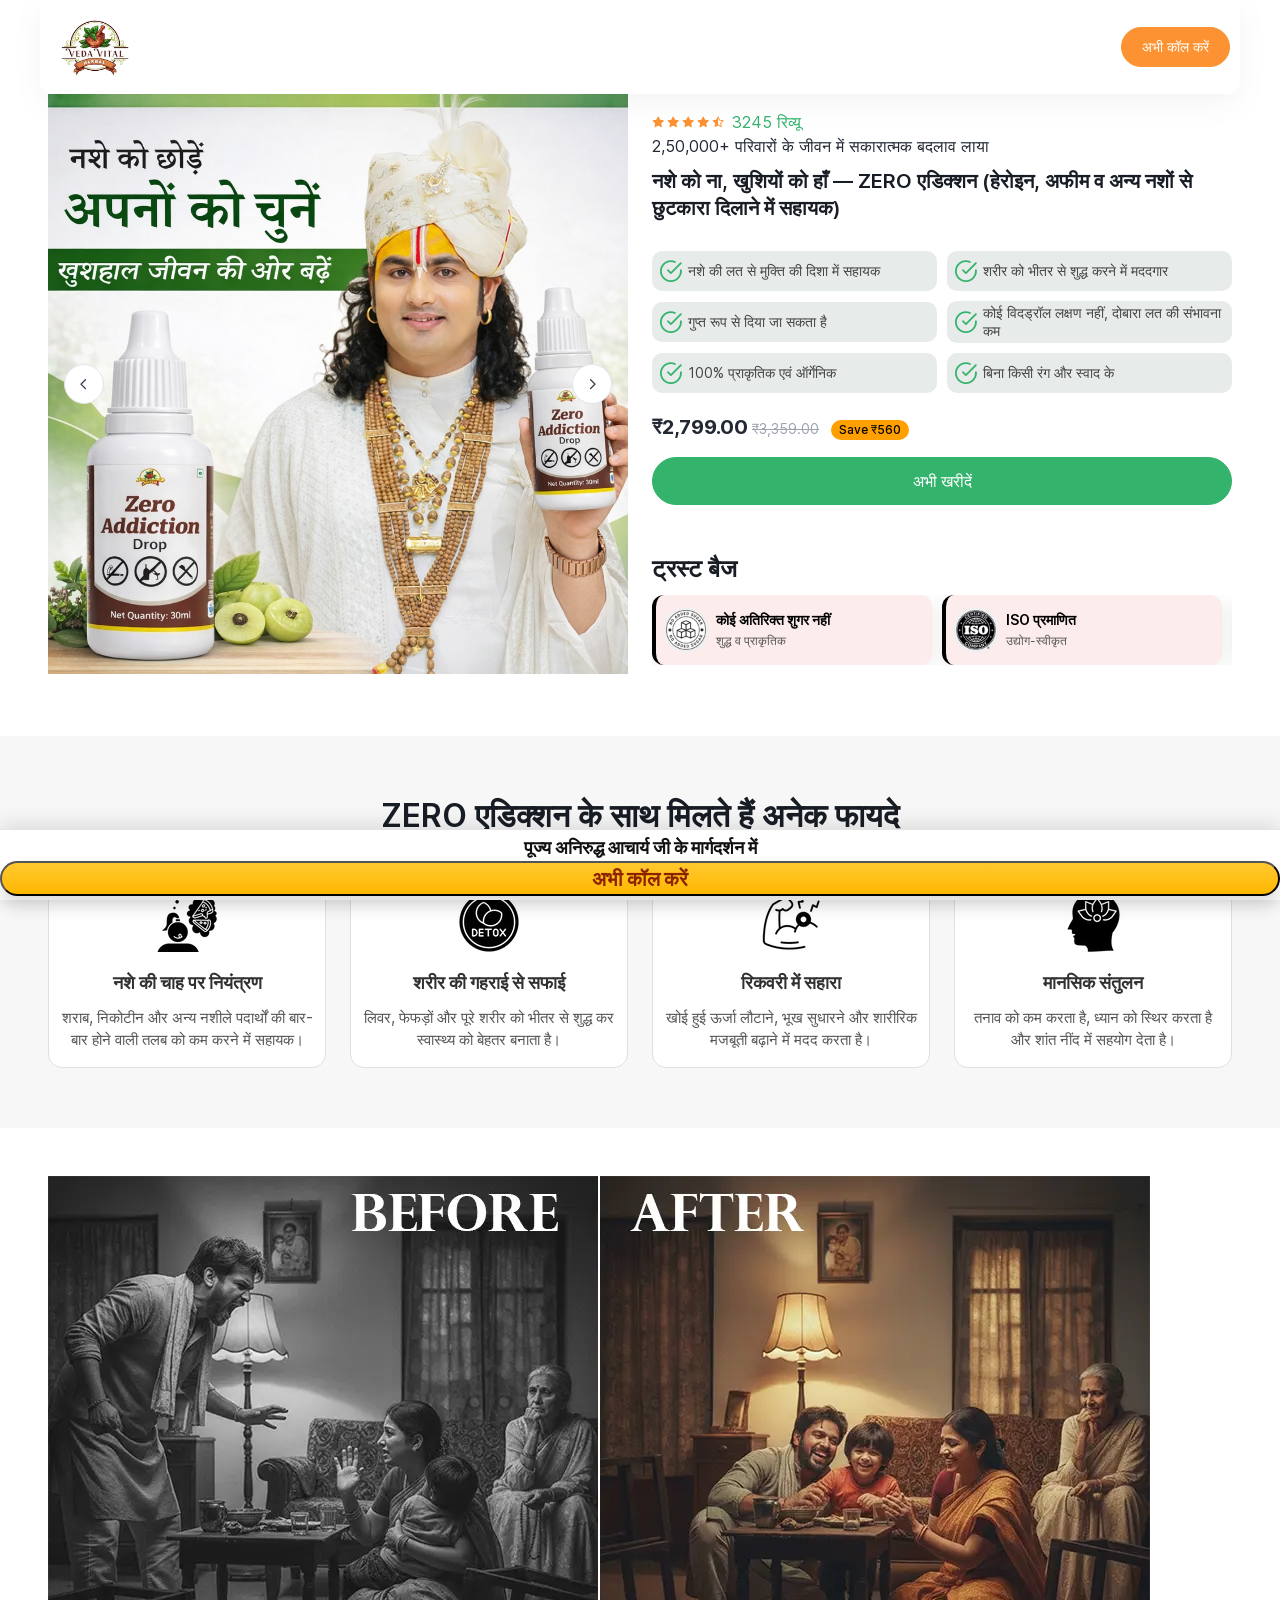
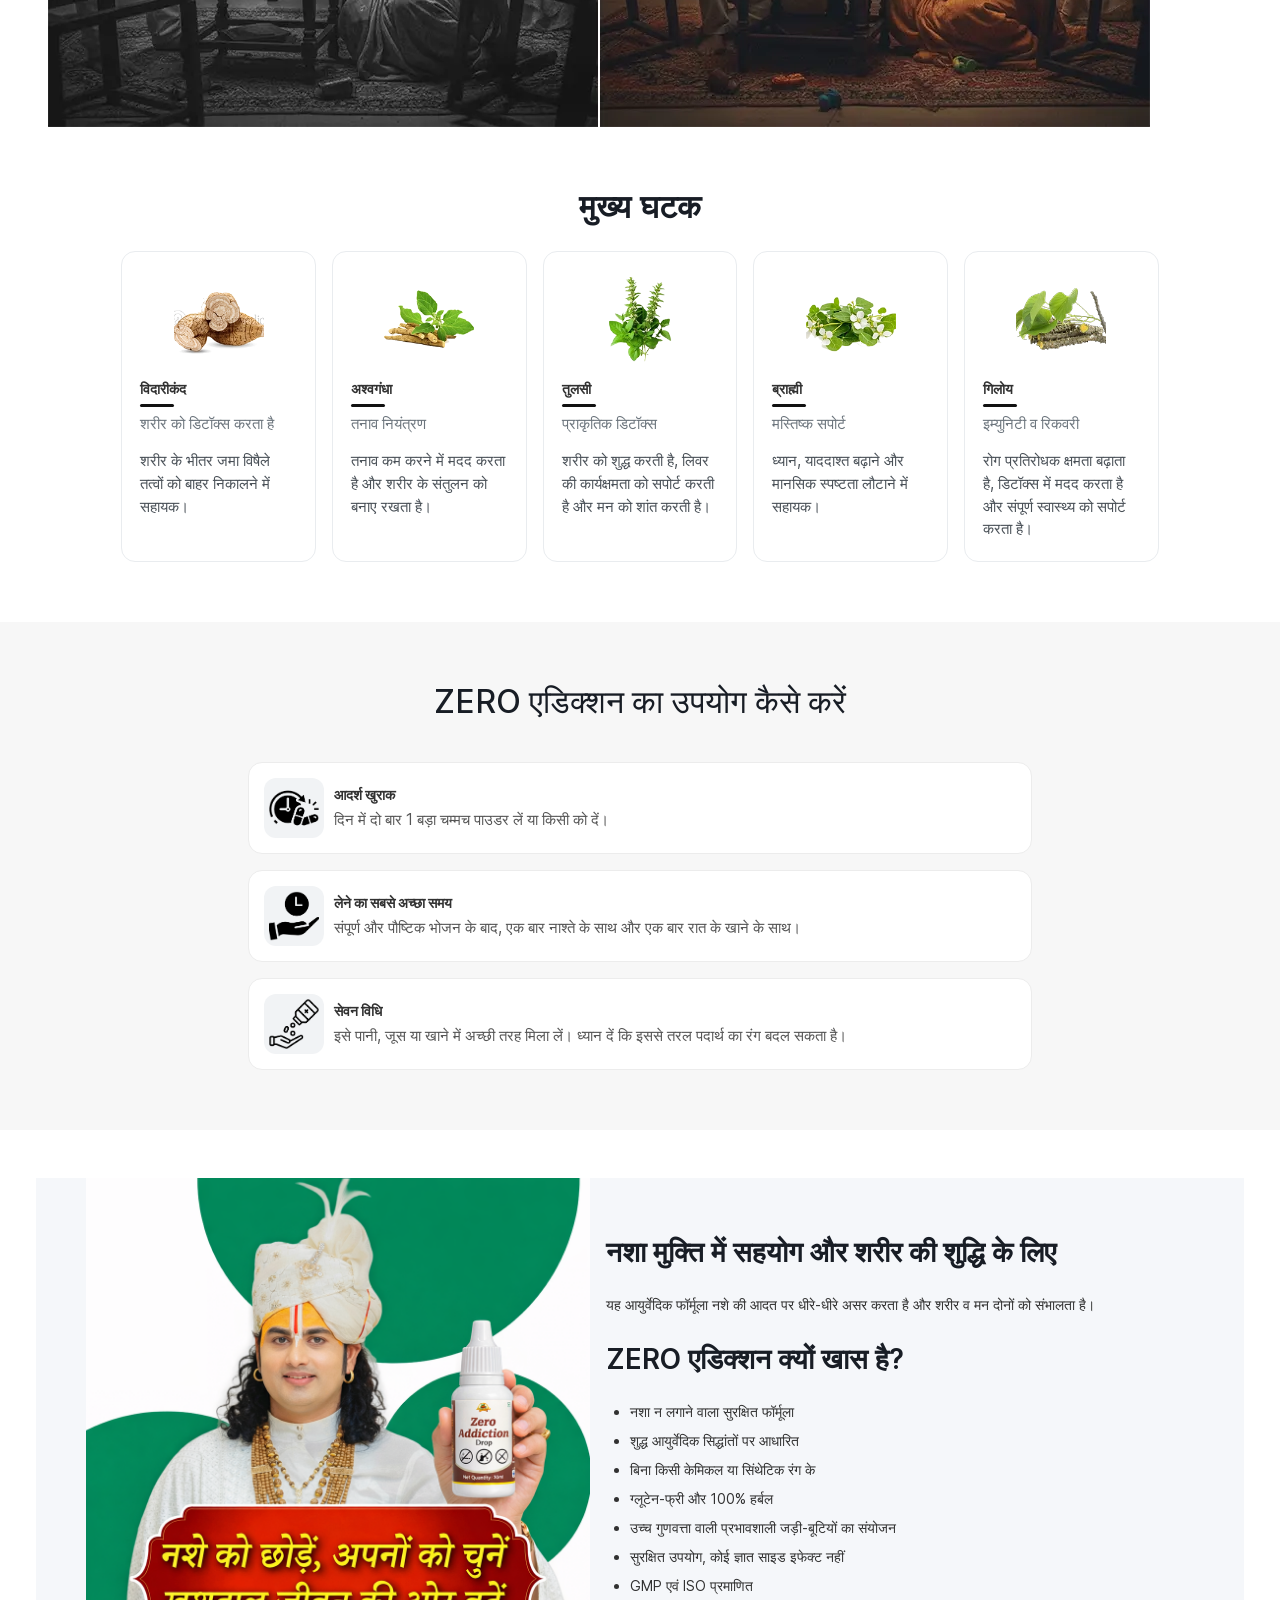
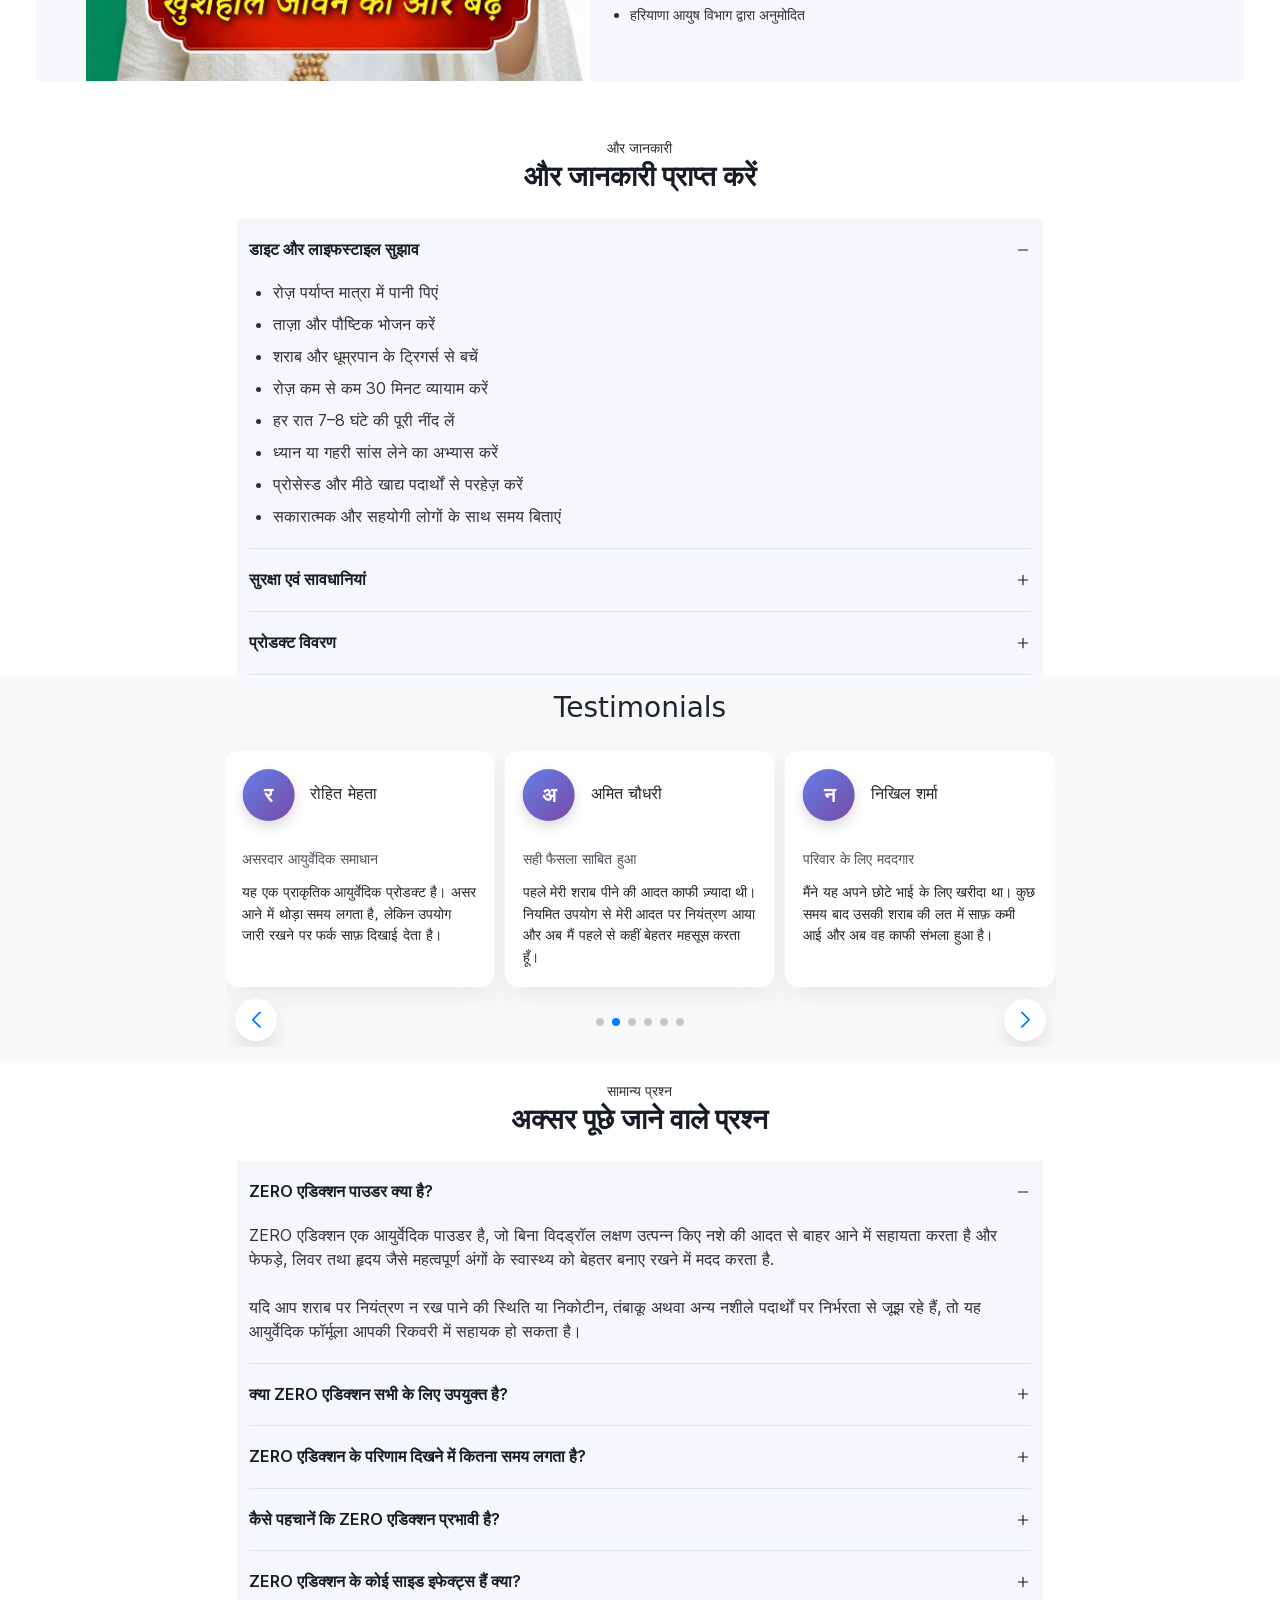
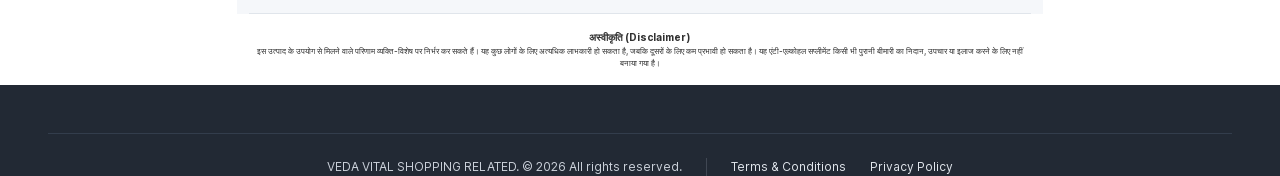
==== commit fe971688: "Update Facebook Pixel ID in index.html" ====
--- a/index.html
+++ b/index.html
@@ -10,8 +10,23 @@
     <link rel="stylesheet" href="swiper-bundle.min.css">
     <link rel="stylesheet" href="glightbox.min.css">
     <link rel="stylesheet" href="theme.min.css" id="theme-styles">
-
-  
+    <!-- Meta Pixel Code -->
+<script>
+!function(f,b,e,v,n,t,s)
+{if(f.fbq)return;n=f.fbq=function(){n.callMethod?
+n.callMethod.apply(n,arguments):n.queue.push(arguments)};
+if(!f._fbq)f._fbq=n;n.push=n;n.loaded=!0;n.version='2.0';
+n.queue=[];t=b.createElement(e);t.async=!0;
+t.src=v;s=b.getElementsByTagName(e)[0];
+s.parentNode.insertBefore(t,s)}(window, document,'script',
+'https://connect.facebook.net/en_US/fbevents.js');
+fbq('init', '710224872113817');
+fbq('track', 'PageView');
+</script>
+<noscript><img height="1" width="1" style="display:none"
+src="https://www.facebook.com/tr?id=710224872113817&ev=PageView&noscript=1"
+/></noscript>
+<!-- End Meta Pixel Code -->
     <header class="navbar-sticky sticky-top container z-fixed px-2 is-stuck" data-sticky-element="">
       <div class="navbar navbar-expand-lg flex-nowrap bg-body rounded-pill shadow py-0">
         <a class="navbar-brand position-relative z-1 ms-0 me-1" href="https://www.healthskinrange.com/addictionkiller-hindi2/">
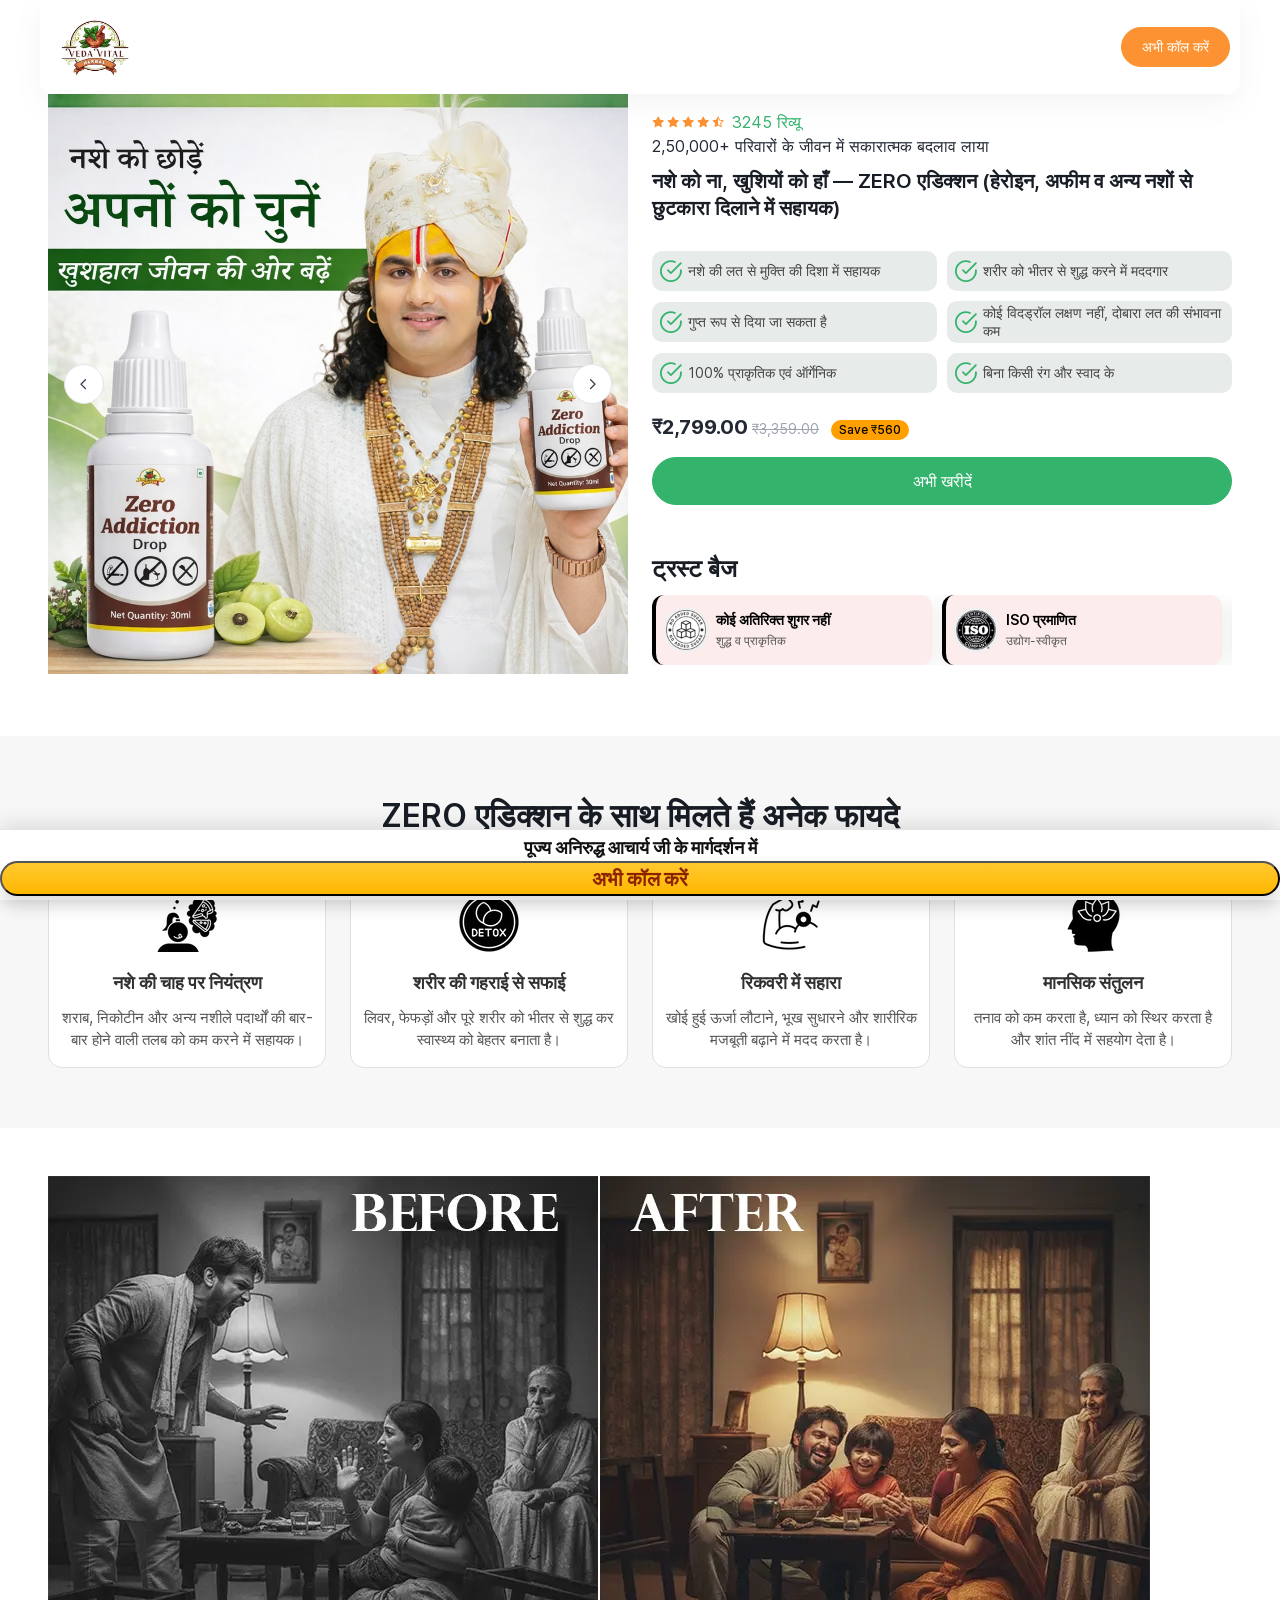
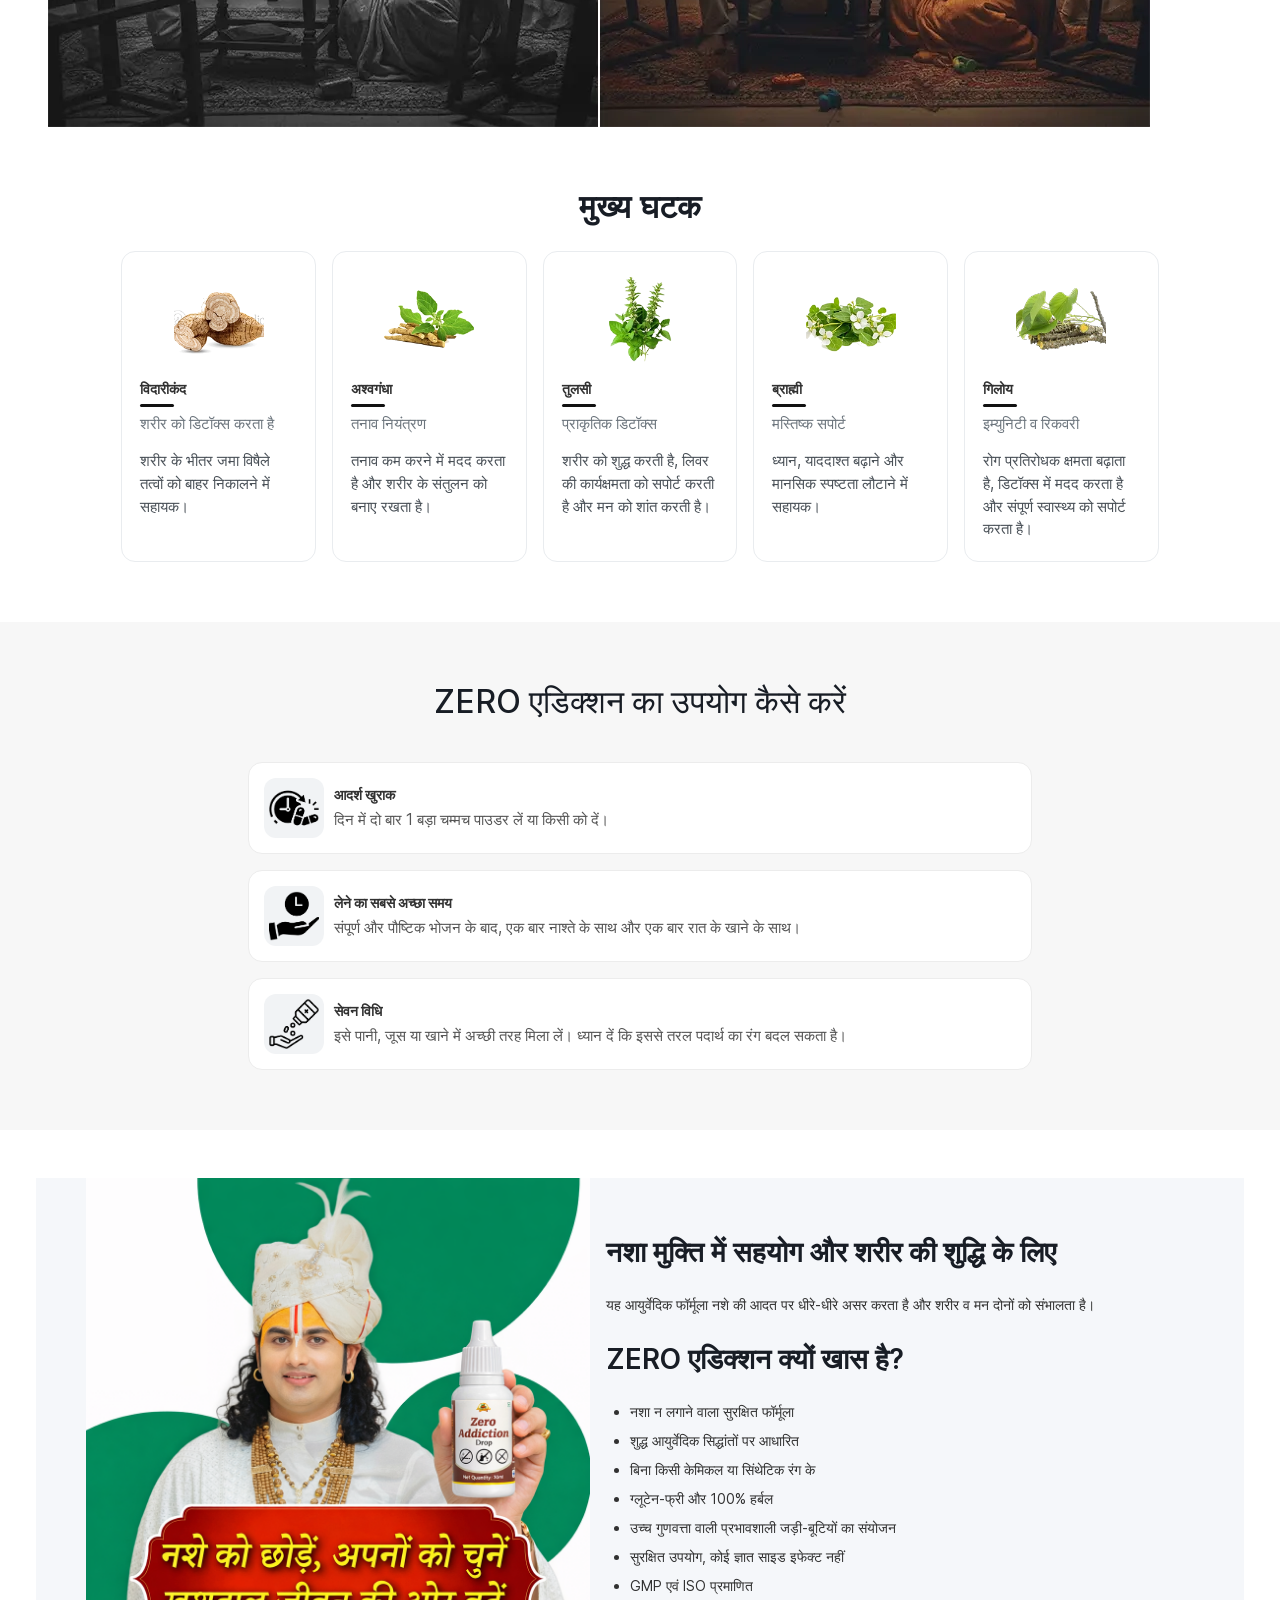
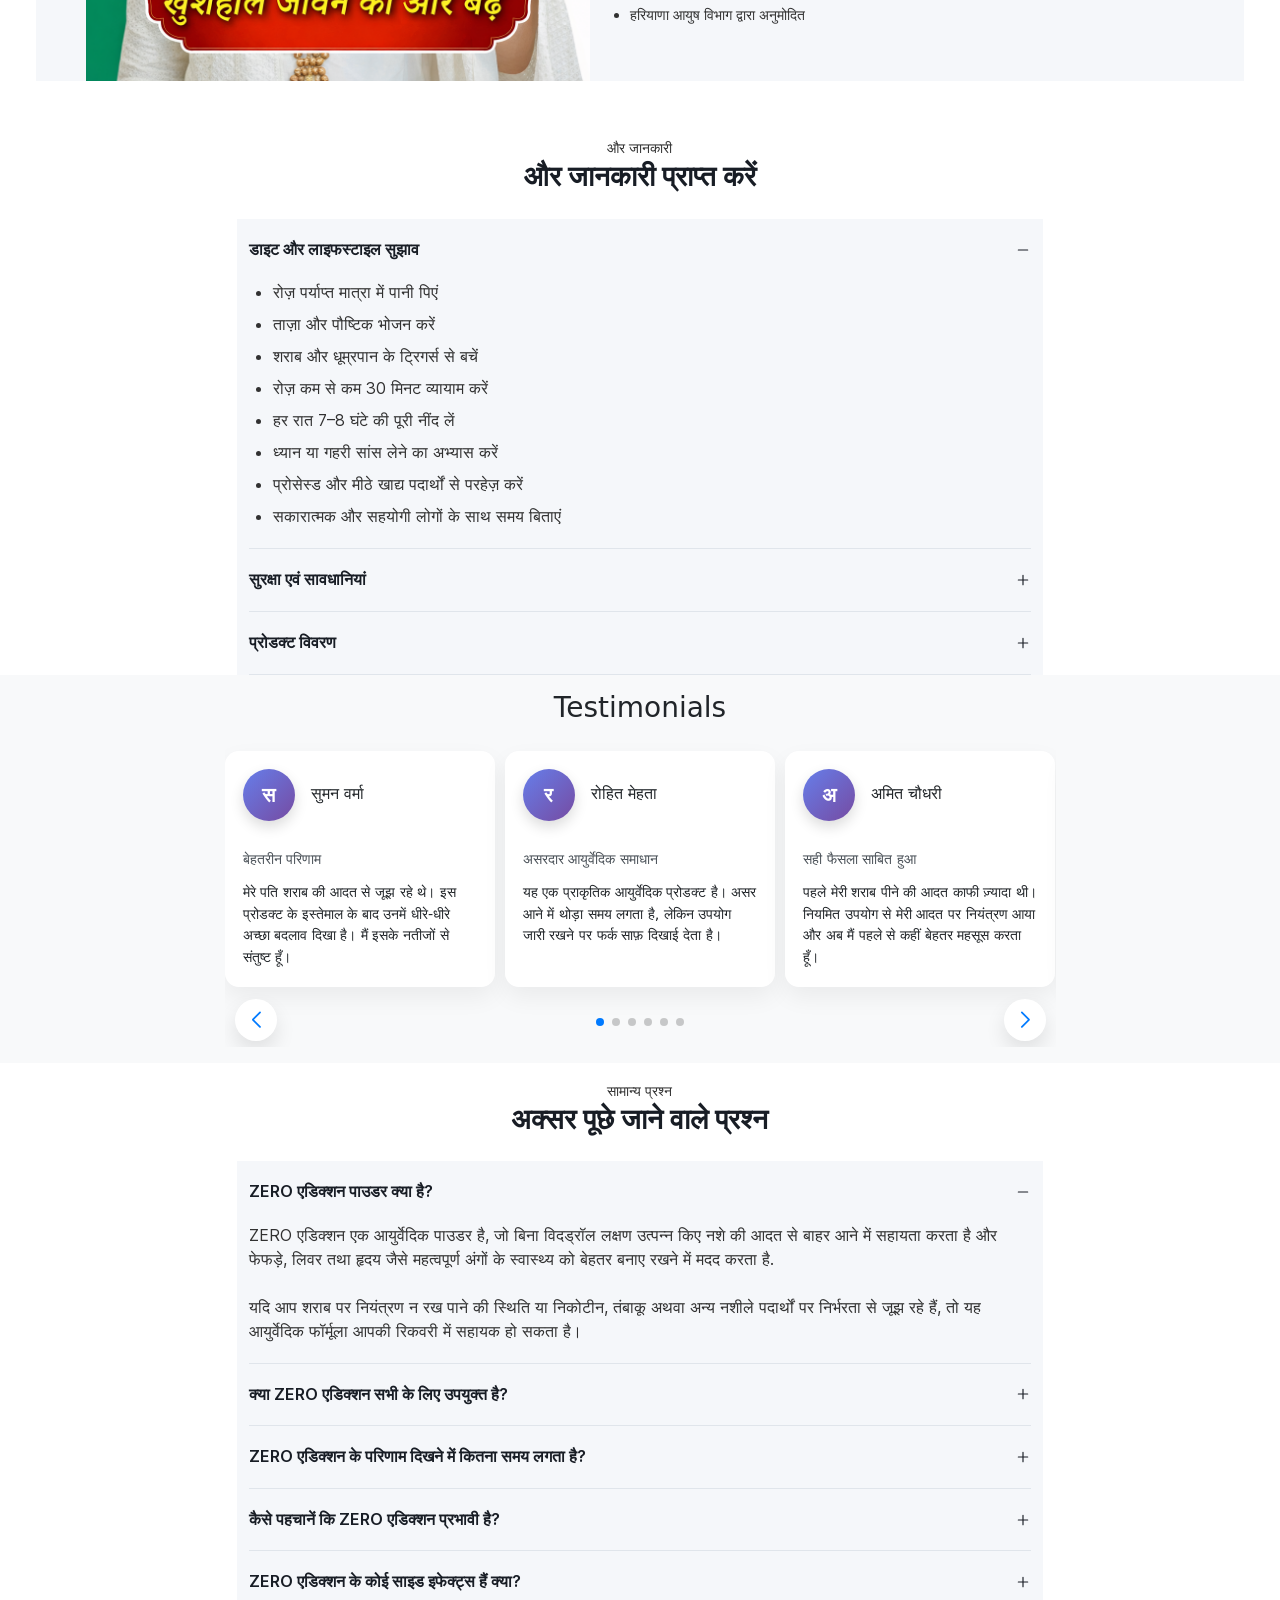
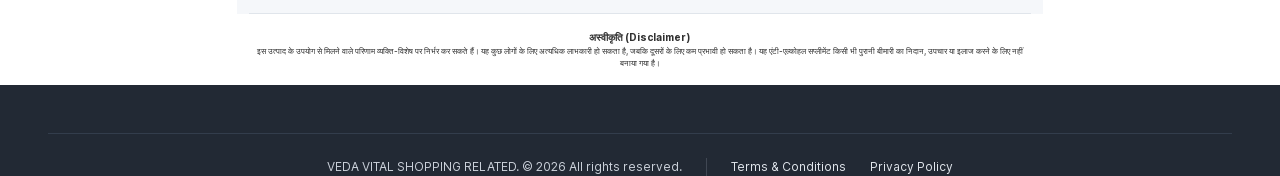
==== commit bc748dea: "Update phone number in call button" ====
--- a/index.html
+++ b/index.html
@@ -819,7 +819,7 @@
         <div class="fixed-callbar-title fw-bold">
           पूज्य अनिरुद्ध आचार्य जी के मार्गदर्शन में
         </div>
-        <a href="tel:9910564302"><button class="cta-btn-fixed grad-gold">
+        <a href="tel:9891291633"><button class="cta-btn-fixed grad-gold">
         अभी कॉल करें
       </button></a>
     </div>
